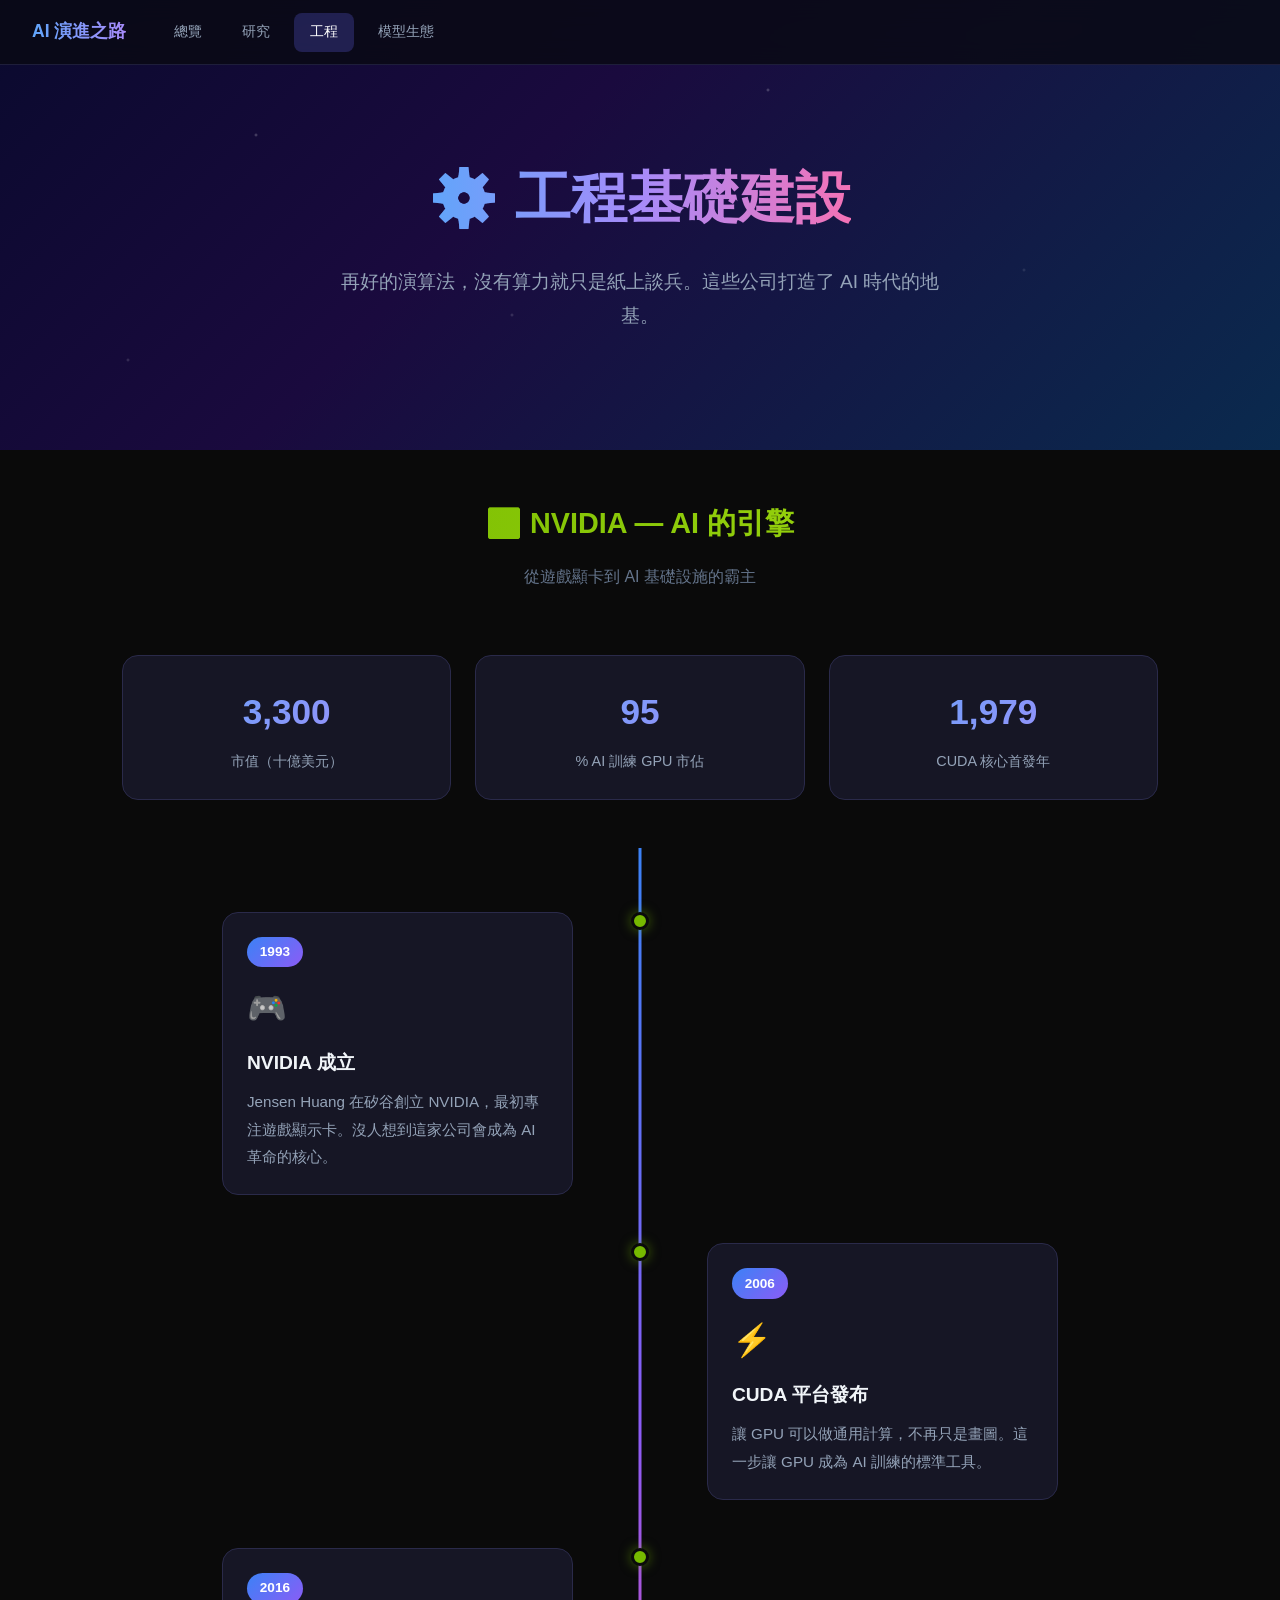
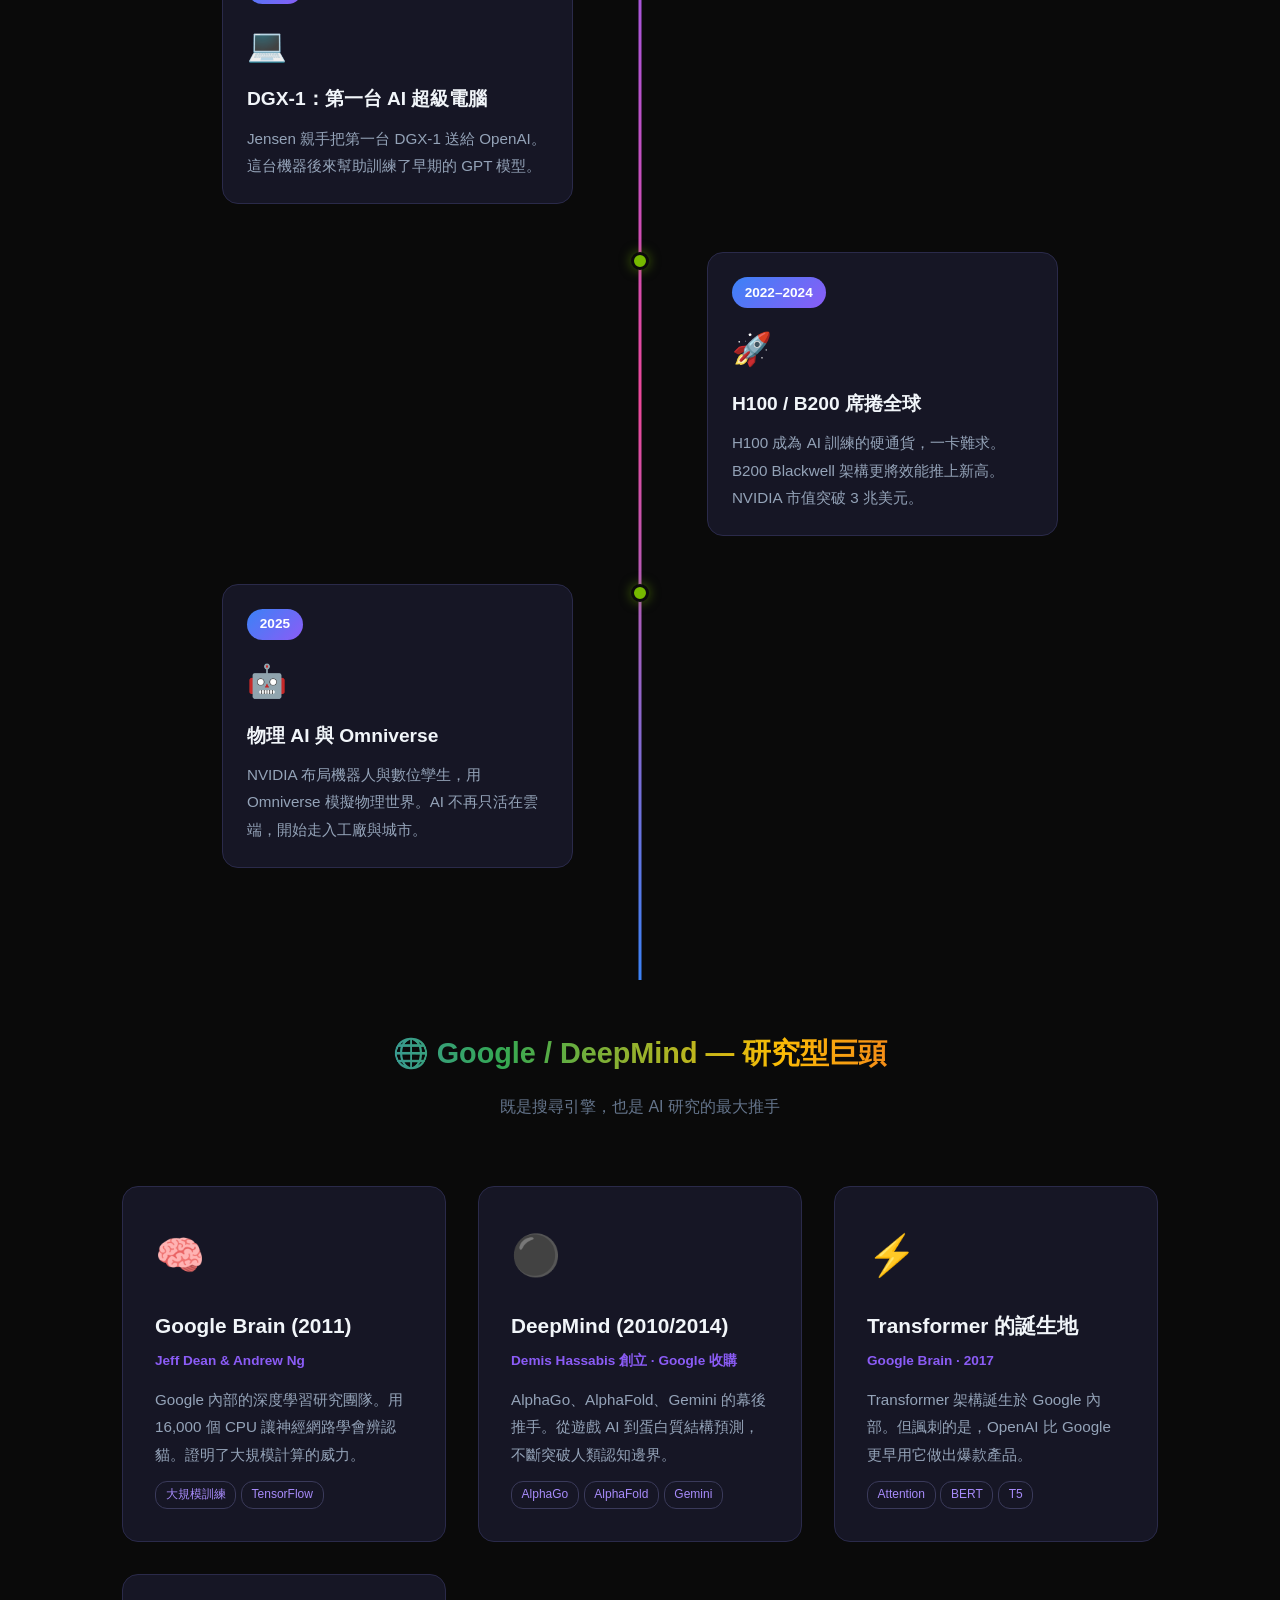
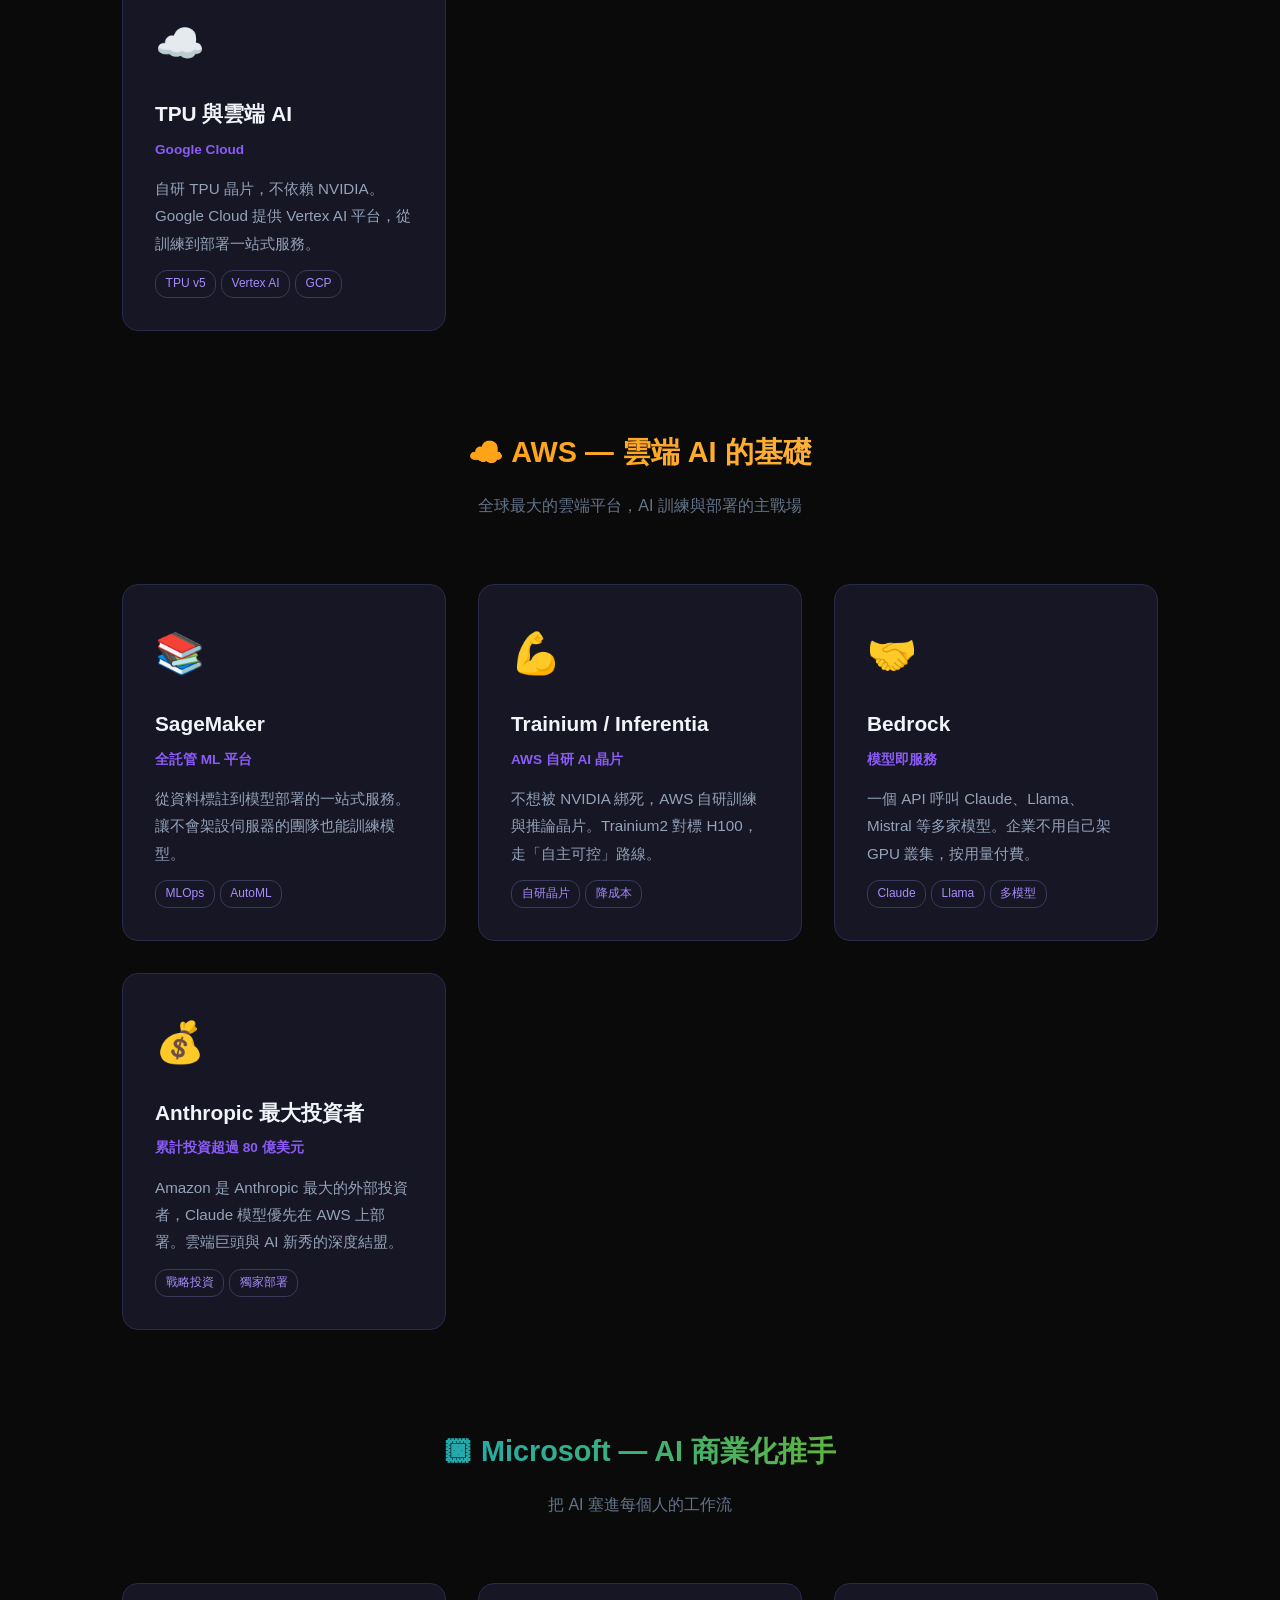
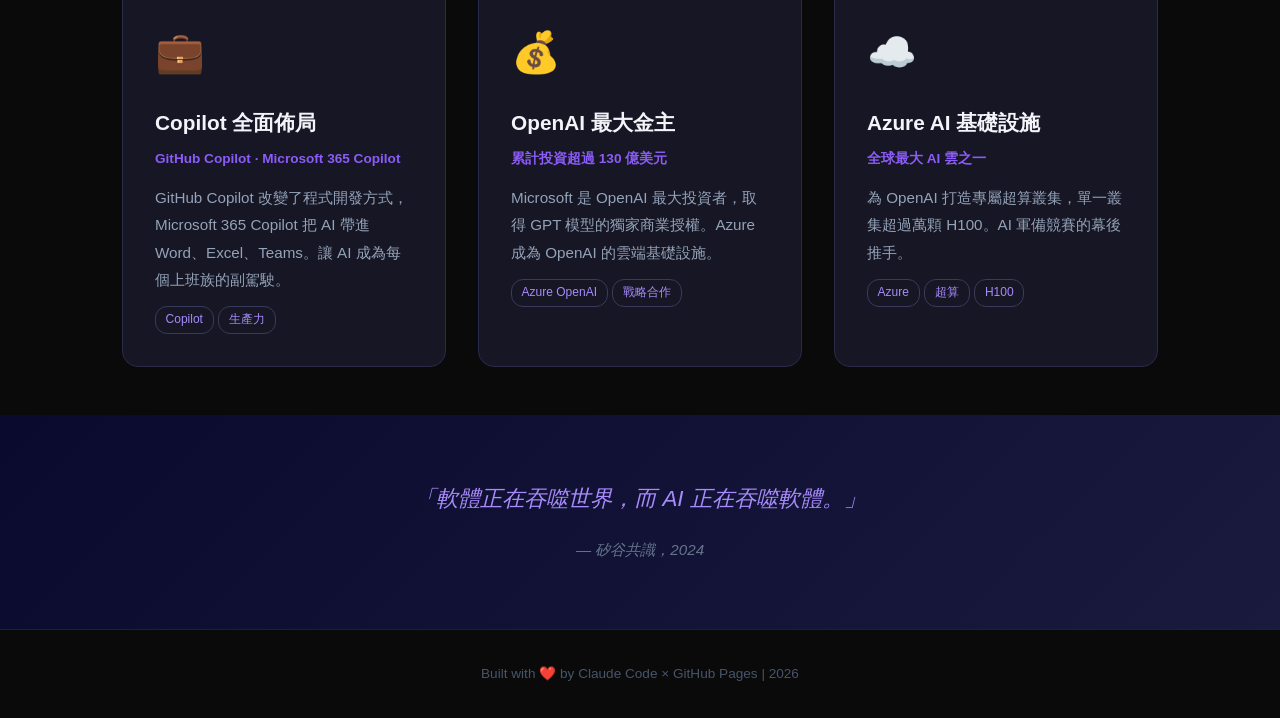
==== engineering.html @ c31609dc "Expand AI history blog into 4-page site: overview, research, engineering, models" ====
<!DOCTYPE html>
<html lang="zh-Hant">
<head>
  <meta charset="utf-8">
  <meta name="viewport" content="width=device-width, initial-scale=1.0">
  <title>AI 演進之路 — 工程</title>
  <link rel="stylesheet" href="style.css">
</head>
<body>

  <nav>
    <a href="index.html" class="logo">AI 演進之路</a>
    <div class="links">
      <a href="index.html" class="nav-link">總覽</a>
      <a href="research.html" class="nav-link">研究</a>
      <a href="engineering.html" class="nav-link active">工程</a>
      <a href="models.html" class="nav-link">模型生態</a>
    </div>
  </nav>

  <section class="hero" style="min-height: 50vh;">
    <h1>&#9881;&#65039; 工程基礎建設</h1>
    <p>再好的演算法，沒有算力就只是紙上談兵。這些公司打造了 AI 時代的地基。</p>
  </section>

  <!-- === NVIDIA === -->
  <div class="section-title">
    <h2 style="background: linear-gradient(90deg, #76b900, #a0d911); -webkit-background-clip: text; -webkit-text-fill-color: transparent;">&#128997; NVIDIA — AI 的引擎</h2>
    <p>從遊戲顯卡到 AI 基礎設施的霸主</p>
  </div>

  <section class="stats">
    <div class="stat-card">
      <div class="stat-number" data-target="3300">0</div>
      <div class="stat-label">市值（十億美元）</div>
    </div>
    <div class="stat-card">
      <div class="stat-number" data-target="95">0</div>
      <div class="stat-label">% AI 訓練 GPU 市佔</div>
    </div>
    <div class="stat-card">
      <div class="stat-number" data-target="1979">0</div>
      <div class="stat-label">CUDA 核心首發年</div>
    </div>
  </section>

  <section class="timeline">
    <div class="event">
      <div class="event-dot" style="background: #76b900; box-shadow: 0 0 12px rgba(118,185,0,0.5);"></div>
      <div class="event-content">
        <span class="event-year">1993</span>
        <span class="event-emoji">&#127918;</span>
        <h3>NVIDIA 成立</h3>
        <p>Jensen Huang 在矽谷創立 NVIDIA，最初專注遊戲顯示卡。沒人想到這家公司會成為 AI 革命的核心。</p>
      </div>
    </div>

    <div class="event">
      <div class="event-dot" style="background: #76b900; box-shadow: 0 0 12px rgba(118,185,0,0.5);"></div>
      <div class="event-content">
        <span class="event-year">2006</span>
        <span class="event-emoji">&#9889;</span>
        <h3>CUDA 平台發布</h3>
        <p>讓 GPU 可以做通用計算，不再只是畫圖。這一步讓 GPU 成為 AI 訓練的標準工具。</p>
      </div>
    </div>

    <div class="event">
      <div class="event-dot" style="background: #76b900; box-shadow: 0 0 12px rgba(118,185,0,0.5);"></div>
      <div class="event-content">
        <span class="event-year">2016</span>
        <span class="event-emoji">&#128187;</span>
        <h3>DGX-1：第一台 AI 超級電腦</h3>
        <p>Jensen 親手把第一台 DGX-1 送給 OpenAI。這台機器後來幫助訓練了早期的 GPT 模型。</p>
      </div>
    </div>

    <div class="event">
      <div class="event-dot" style="background: #76b900; box-shadow: 0 0 12px rgba(118,185,0,0.5);"></div>
      <div class="event-content">
        <span class="event-year">2022–2024</span>
        <span class="event-emoji">&#128640;</span>
        <h3>H100 / B200 席捲全球</h3>
        <p>H100 成為 AI 訓練的硬通貨，一卡難求。B200 Blackwell 架構更將效能推上新高。NVIDIA 市值突破 3 兆美元。</p>
      </div>
    </div>

    <div class="event">
      <div class="event-dot" style="background: #76b900; box-shadow: 0 0 12px rgba(118,185,0,0.5);"></div>
      <div class="event-content">
        <span class="event-year">2025</span>
        <span class="event-emoji">&#129302;</span>
        <h3>物理 AI 與 Omniverse</h3>
        <p>NVIDIA 布局機器人與數位孿生，用 Omniverse 模擬物理世界。AI 不再只活在雲端，開始走入工廠與城市。</p>
      </div>
    </div>
  </section>

  <!-- === Google === -->
  <div class="section-title">
    <h2 style="background: linear-gradient(90deg, #4285f4, #34a853, #fbbc05, #ea4335); -webkit-background-clip: text; -webkit-text-fill-color: transparent;">&#127760; Google / DeepMind — 研究型巨頭</h2>
    <p>既是搜尋引擎，也是 AI 研究的最大推手</p>
  </div>

  <div class="card-grid">
    <div class="card">
      <div class="icon">&#129504;</div>
      <h3>Google Brain (2011)</h3>
      <div class="subtitle">Jeff Dean &amp; Andrew Ng</div>
      <p>Google 內部的深度學習研究團隊。用 16,000 個 CPU 讓神經網路學會辨認貓。證明了大規模計算的威力。</p>
      <span class="tag">大規模訓練</span><span class="tag">TensorFlow</span>
    </div>

    <div class="card">
      <div class="icon">&#9899;</div>
      <h3>DeepMind (2010/2014)</h3>
      <div class="subtitle">Demis Hassabis 創立 &#183; Google 收購</div>
      <p>AlphaGo、AlphaFold、Gemini 的幕後推手。從遊戲 AI 到蛋白質結構預測，不斷突破人類認知邊界。</p>
      <span class="tag">AlphaGo</span><span class="tag">AlphaFold</span><span class="tag">Gemini</span>
    </div>

    <div class="card">
      <div class="icon">&#9889;</div>
      <h3>Transformer 的誕生地</h3>
      <div class="subtitle">Google Brain &#183; 2017</div>
      <p>Transformer 架構誕生於 Google 內部。但諷刺的是，OpenAI 比 Google 更早用它做出爆款產品。</p>
      <span class="tag">Attention</span><span class="tag">BERT</span><span class="tag">T5</span>
    </div>

    <div class="card">
      <div class="icon">&#9729;&#65039;</div>
      <h3>TPU 與雲端 AI</h3>
      <div class="subtitle">Google Cloud</div>
      <p>自研 TPU 晶片，不依賴 NVIDIA。Google Cloud 提供 Vertex AI 平台，從訓練到部署一站式服務。</p>
      <span class="tag">TPU v5</span><span class="tag">Vertex AI</span><span class="tag">GCP</span>
    </div>
  </div>

  <!-- === AWS === -->
  <div class="section-title">
    <h2 style="background: linear-gradient(90deg, #ff9900, #ffb84d); -webkit-background-clip: text; -webkit-text-fill-color: transparent;">&#9729;&#65039; AWS — 雲端 AI 的基礎</h2>
    <p>全球最大的雲端平台，AI 訓練與部署的主戰場</p>
  </div>

  <div class="card-grid">
    <div class="card">
      <div class="icon">&#128218;</div>
      <h3>SageMaker</h3>
      <div class="subtitle">全託管 ML 平台</div>
      <p>從資料標註到模型部署的一站式服務。讓不會架設伺服器的團隊也能訓練模型。</p>
      <span class="tag">MLOps</span><span class="tag">AutoML</span>
    </div>

    <div class="card">
      <div class="icon">&#128170;</div>
      <h3>Trainium / Inferentia</h3>
      <div class="subtitle">AWS 自研 AI 晶片</div>
      <p>不想被 NVIDIA 綁死，AWS 自研訓練與推論晶片。Trainium2 對標 H100，走「自主可控」路線。</p>
      <span class="tag">自研晶片</span><span class="tag">降成本</span>
    </div>

    <div class="card">
      <div class="icon">&#129309;</div>
      <h3>Bedrock</h3>
      <div class="subtitle">模型即服務</div>
      <p>一個 API 呼叫 Claude、Llama、Mistral 等多家模型。企業不用自己架 GPU 叢集，按用量付費。</p>
      <span class="tag">Claude</span><span class="tag">Llama</span><span class="tag">多模型</span>
    </div>

    <div class="card">
      <div class="icon">&#128176;</div>
      <h3>Anthropic 最大投資者</h3>
      <div class="subtitle">累計投資超過 80 億美元</div>
      <p>Amazon 是 Anthropic 最大的外部投資者，Claude 模型優先在 AWS 上部署。雲端巨頭與 AI 新秀的深度結盟。</p>
      <span class="tag">戰略投資</span><span class="tag">獨家部署</span>
    </div>
  </div>

  <!-- === Microsoft === -->
  <div class="section-title">
    <h2 style="background: linear-gradient(90deg, #00a4ef, #7fba00); -webkit-background-clip: text; -webkit-text-fill-color: transparent;">&#127999; Microsoft — AI 商業化推手</h2>
    <p>把 AI 塞進每個人的工作流</p>
  </div>

  <div class="card-grid">
    <div class="card">
      <div class="icon">&#128188;</div>
      <h3>Copilot 全面佈局</h3>
      <div class="subtitle">GitHub Copilot &#183; Microsoft 365 Copilot</div>
      <p>GitHub Copilot 改變了程式開發方式，Microsoft 365 Copilot 把 AI 帶進 Word、Excel、Teams。讓 AI 成為每個上班族的副駕駛。</p>
      <span class="tag">Copilot</span><span class="tag">生產力</span>
    </div>

    <div class="card">
      <div class="icon">&#128176;</div>
      <h3>OpenAI 最大金主</h3>
      <div class="subtitle">累計投資超過 130 億美元</div>
      <p>Microsoft 是 OpenAI 最大投資者，取得 GPT 模型的獨家商業授權。Azure 成為 OpenAI 的雲端基礎設施。</p>
      <span class="tag">Azure OpenAI</span><span class="tag">戰略合作</span>
    </div>

    <div class="card">
      <div class="icon">&#9729;&#65039;</div>
      <h3>Azure AI 基礎設施</h3>
      <div class="subtitle">全球最大 AI 雲之一</div>
      <p>為 OpenAI 打造專屬超算叢集，單一叢集超過萬顆 H100。AI 軍備競賽的幕後推手。</p>
      <span class="tag">Azure</span><span class="tag">超算</span><span class="tag">H100</span>
    </div>
  </div>

  <section class="quote-section">
    <blockquote>「軟體正在吞噬世界，而 AI 正在吞噬軟體。」</blockquote>
    <cite>— 矽谷共識，2024</cite>
  </section>

  <footer>
    <p>Built with &#10084;&#65039; by Claude Code &times; GitHub Pages | 2026</p>
  </footer>

  <script src="animate.js"></script>
</body>
</html>
---- style.css ----
* { margin: 0; padding: 0; box-sizing: border-box; }

body {
  font-family: -apple-system, BlinkMacSystemFont, "Segoe UI", Roboto, sans-serif;
  background: #0a0a0a;
  color: #e0e0e0;
  line-height: 1.8;
}

/* === NAV === */
nav {
  position: fixed;
  top: 0;
  width: 100%;
  z-index: 100;
  background: rgba(10, 10, 20, 0.85);
  backdrop-filter: blur(12px);
  border-bottom: 1px solid #1e1e3a;
  padding: 0.8rem 2rem;
  display: flex;
  align-items: center;
  gap: 2rem;
}

nav .logo {
  font-weight: 800;
  font-size: 1.1rem;
  background: linear-gradient(90deg, #60a5fa, #a78bfa);
  -webkit-background-clip: text;
  -webkit-text-fill-color: transparent;
  text-decoration: none;
  white-space: nowrap;
}

nav .links {
  display: flex;
  gap: 0.5rem;
  flex-wrap: wrap;
}

nav a.nav-link {
  color: #94a3b8;
  text-decoration: none;
  font-size: 0.9rem;
  padding: 0.4rem 1rem;
  border-radius: 8px;
  transition: all 0.3s;
}

nav a.nav-link:hover { color: #e0e0e0; background: rgba(255,255,255,0.05); }
nav a.nav-link.active { color: #fff; background: rgba(99, 102, 241, 0.25); }

/* === HERO === */
.hero {
  min-height: 60vh;
  display: flex;
  flex-direction: column;
  justify-content: center;
  align-items: center;
  text-align: center;
  background: linear-gradient(135deg, #0a0a2e 0%, #1a0a3e 40%, #0a2a4e 100%);
  position: relative;
  overflow: hidden;
  padding: 6rem 2rem 4rem;
}

.hero::before {
  content: '';
  position: absolute;
  inset: 0;
  background:
    radial-gradient(2px 2px at 20% 30%, rgba(255,255,255,0.3), transparent),
    radial-gradient(2px 2px at 40% 70%, rgba(255,255,255,0.2), transparent),
    radial-gradient(2px 2px at 60% 20%, rgba(255,255,255,0.3), transparent),
    radial-gradient(2px 2px at 80% 60%, rgba(255,255,255,0.15), transparent),
    radial-gradient(2px 2px at 10% 80%, rgba(255,255,255,0.2), transparent);
  animation: twinkle 4s ease-in-out infinite alternate;
}

@keyframes twinkle { from { opacity: 0.5; } to { opacity: 1; } }

.hero h1 {
  font-size: clamp(2rem, 5vw, 3.5rem);
  font-weight: 800;
  background: linear-gradient(90deg, #60a5fa, #a78bfa, #f472b6);
  -webkit-background-clip: text;
  -webkit-text-fill-color: transparent;
  margin-bottom: 1rem;
  position: relative;
  z-index: 1;
}

.hero p {
  font-size: 1.2rem;
  color: #94a3b8;
  max-width: 600px;
  position: relative;
  z-index: 1;
}

/* === TIMELINE === */
.timeline {
  max-width: 900px;
  margin: 0 auto;
  padding: 4rem 2rem;
  position: relative;
}

.timeline::before {
  content: '';
  position: absolute;
  left: 50%;
  top: 0;
  bottom: 0;
  width: 3px;
  background: linear-gradient(to bottom, #3b82f6, #8b5cf6, #ec4899, #3b82f6);
  transform: translateX(-50%);
}

.era-title {
  text-align: center;
  font-size: 1.8rem;
  font-weight: 700;
  padding: 2rem 0 3rem;
  position: relative;
  z-index: 2;
}

.event {
  display: flex;
  align-items: flex-start;
  margin-bottom: 3rem;
  position: relative;
  opacity: 0;
  transform: translateY(30px);
  transition: all 0.6s ease;
}

.event.visible { opacity: 1; transform: translateY(0); }
.event:nth-child(odd) { flex-direction: row; }
.event:nth-child(even) { flex-direction: row-reverse; }

.event-dot {
  position: absolute;
  left: 50%;
  transform: translateX(-50%);
  width: 18px;
  height: 18px;
  border-radius: 50%;
  background: #3b82f6;
  border: 3px solid #0a0a0a;
  z-index: 2;
  box-shadow: 0 0 12px rgba(59,130,246,0.5);
}

.event-content {
  width: 42%;
  background: #161625;
  border: 1px solid #2a2a4a;
  border-radius: 16px;
  padding: 1.5rem;
  transition: border-color 0.3s, box-shadow 0.3s;
}

.event-content:hover {
  border-color: #3b82f6;
  box-shadow: 0 0 20px rgba(59,130,246,0.15);
}

.event-year {
  display: inline-block;
  background: linear-gradient(135deg, #3b82f6, #8b5cf6);
  color: #fff;
  font-weight: 700;
  font-size: 0.85rem;
  padding: 0.2rem 0.8rem;
  border-radius: 20px;
  margin-bottom: 0.8rem;
}

.event-content h3 { font-size: 1.2rem; color: #f1f5f9; margin-bottom: 0.5rem; }
.event-emoji { font-size: 2rem; margin-bottom: 0.5rem; display: block; }
.event-content p { font-size: 0.95rem; color: #94a3b8; }

/* === CARDS GRID === */
.card-grid {
  max-width: 1100px;
  margin: 0 auto;
  padding: 3rem 2rem;
  display: grid;
  grid-template-columns: repeat(auto-fill, minmax(300px, 1fr));
  gap: 2rem;
}

.card {
  background: #161625;
  border: 1px solid #2a2a4a;
  border-radius: 16px;
  padding: 2rem;
  transition: transform 0.3s, border-color 0.3s;
  opacity: 0;
  transform: translateY(20px);
  transition: all 0.5s ease;
}

.card.visible { opacity: 1; transform: translateY(0); }
.card:hover { transform: translateY(-5px); border-color: #3b82f6; box-shadow: 0 0 20px rgba(59,130,246,0.1); }

.card .icon { font-size: 2.5rem; margin-bottom: 1rem; }
.card h3 { font-size: 1.3rem; color: #f1f5f9; margin-bottom: 0.3rem; }
.card .subtitle { font-size: 0.85rem; color: #8b5cf6; margin-bottom: 0.8rem; font-weight: 600; }
.card p { font-size: 0.95rem; color: #94a3b8; }
.card .tag {
  display: inline-block;
  font-size: 0.75rem;
  padding: 0.15rem 0.6rem;
  border-radius: 12px;
  margin-top: 0.8rem;
  margin-right: 0.3rem;
  border: 1px solid #3a3a5a;
  color: #a78bfa;
}

/* === SECTION DIVIDER === */
.section-title {
  text-align: center;
  padding: 3rem 2rem 1rem;
  max-width: 900px;
  margin: 0 auto;
}

.section-title h2 {
  font-size: 1.8rem;
  margin-bottom: 0.8rem;
  background: linear-gradient(90deg, #60a5fa, #a78bfa);
  -webkit-background-clip: text;
  -webkit-text-fill-color: transparent;
}

.section-title p { color: #64748b; font-size: 1rem; }

/* === STATS === */
.stats {
  display: grid;
  grid-template-columns: repeat(auto-fit, minmax(180px, 1fr));
  gap: 1.5rem;
  max-width: 1100px;
  margin: 0 auto;
  padding: 3rem 2rem;
}

.stat-card {
  background: #161625;
  border: 1px solid #2a2a4a;
  border-radius: 16px;
  padding: 1.5rem;
  text-align: center;
  transition: transform 0.3s, border-color 0.3s;
}

.stat-card:hover { transform: translateY(-5px); border-color: #8b5cf6; }

.stat-number {
  font-size: 2.2rem;
  font-weight: 800;
  background: linear-gradient(135deg, #60a5fa, #a78bfa);
  -webkit-background-clip: text;
  -webkit-text-fill-color: transparent;
}

.stat-label { color: #94a3b8; margin-top: 0.3rem; font-size: 0.9rem; }

/* === COMPARISON TABLE === */
.compare-table {
  max-width: 1100px;
  margin: 0 auto;
  padding: 2rem;
  overflow-x: auto;
}

.compare-table table {
  width: 100%;
  border-collapse: collapse;
  background: #161625;
  border-radius: 16px;
  overflow: hidden;
}

.compare-table th {
  background: #1a1a35;
  color: #a78bfa;
  font-weight: 700;
  padding: 1rem;
  text-align: left;
  font-size: 0.9rem;
}

.compare-table td {
  padding: 0.8rem 1rem;
  border-top: 1px solid #2a2a4a;
  font-size: 0.9rem;
  color: #c0c0d0;
}

.compare-table tr:hover td { background: rgba(99,102,241,0.05); }

/* === QUOTE === */
.quote-section {
  text-align: center;
  padding: 4rem 2rem;
  background: linear-gradient(135deg, #0a0a2e, #1a1a3e);
}

.quote-section blockquote {
  font-size: 1.4rem;
  font-style: italic;
  color: #a78bfa;
  max-width: 700px;
  margin: 0 auto 1rem;
}

.quote-section cite { color: #64748b; font-size: 0.95rem; }

/* === FOOTER === */
footer {
  text-align: center;
  padding: 2rem;
  color: #475569;
  font-size: 0.85rem;
  border-top: 1px solid #1e1e3a;
}

/* === RESPONSIVE === */
@media (max-width: 768px) {
  nav { flex-direction: column; gap: 0.5rem; align-items: flex-start; }
  .timeline::before { left: 20px; }
  .event { flex-direction: column !important; padding-left: 50px; }
  .event-dot { left: 20px; }
  .event-content { width: 100%; }
  .card-grid { grid-template-columns: 1fr; }
}
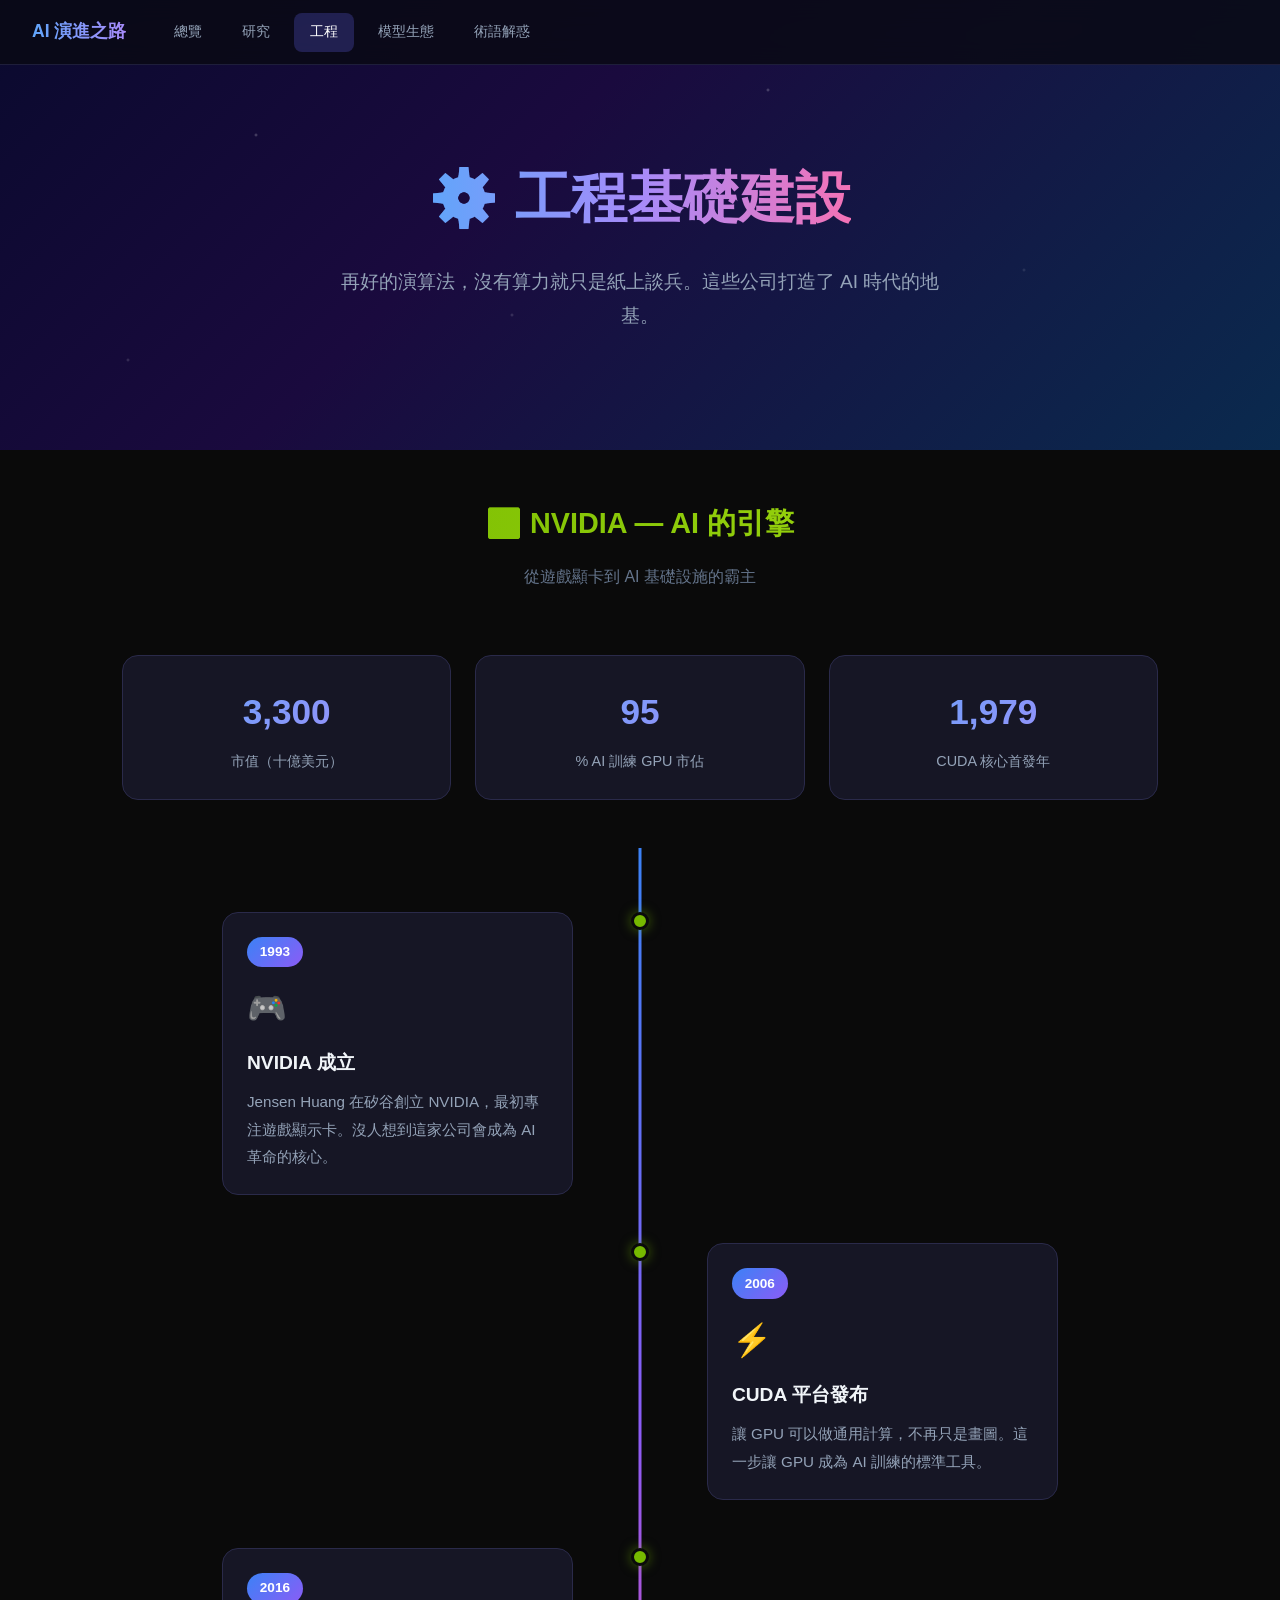
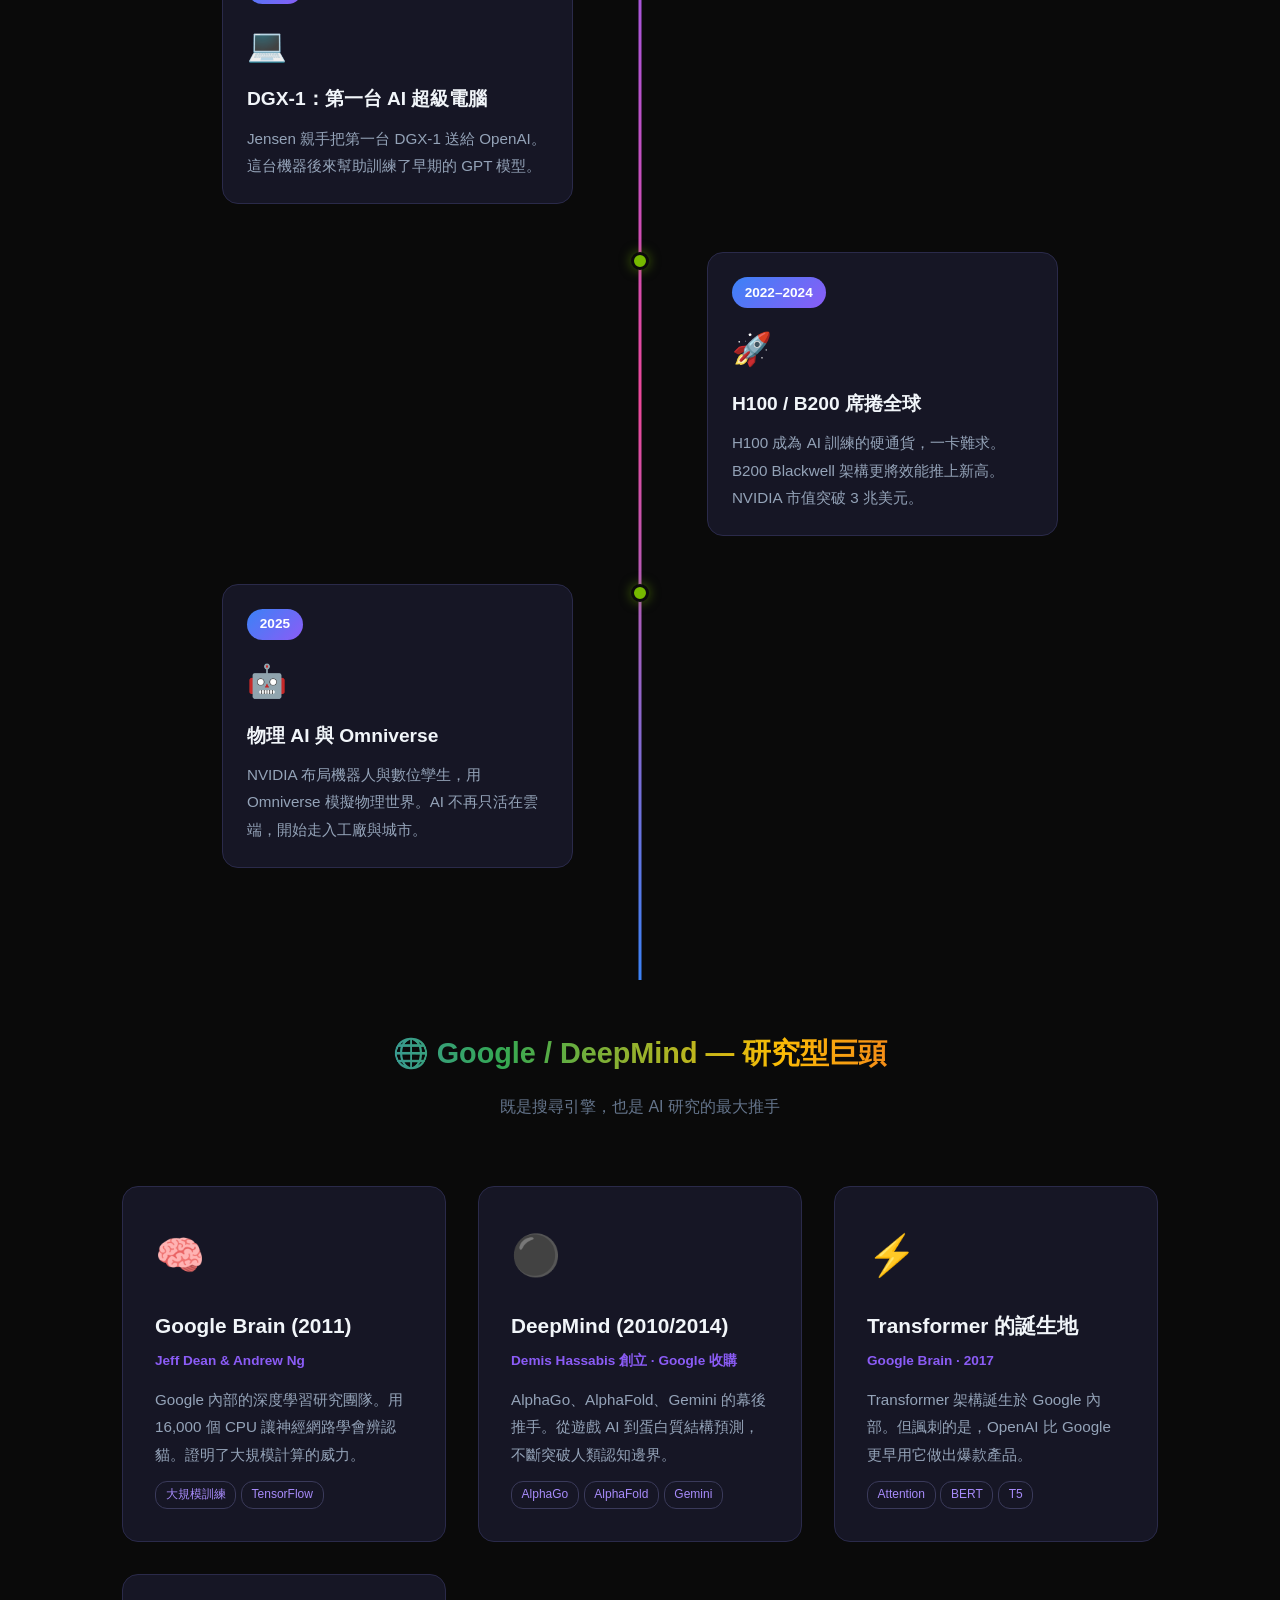
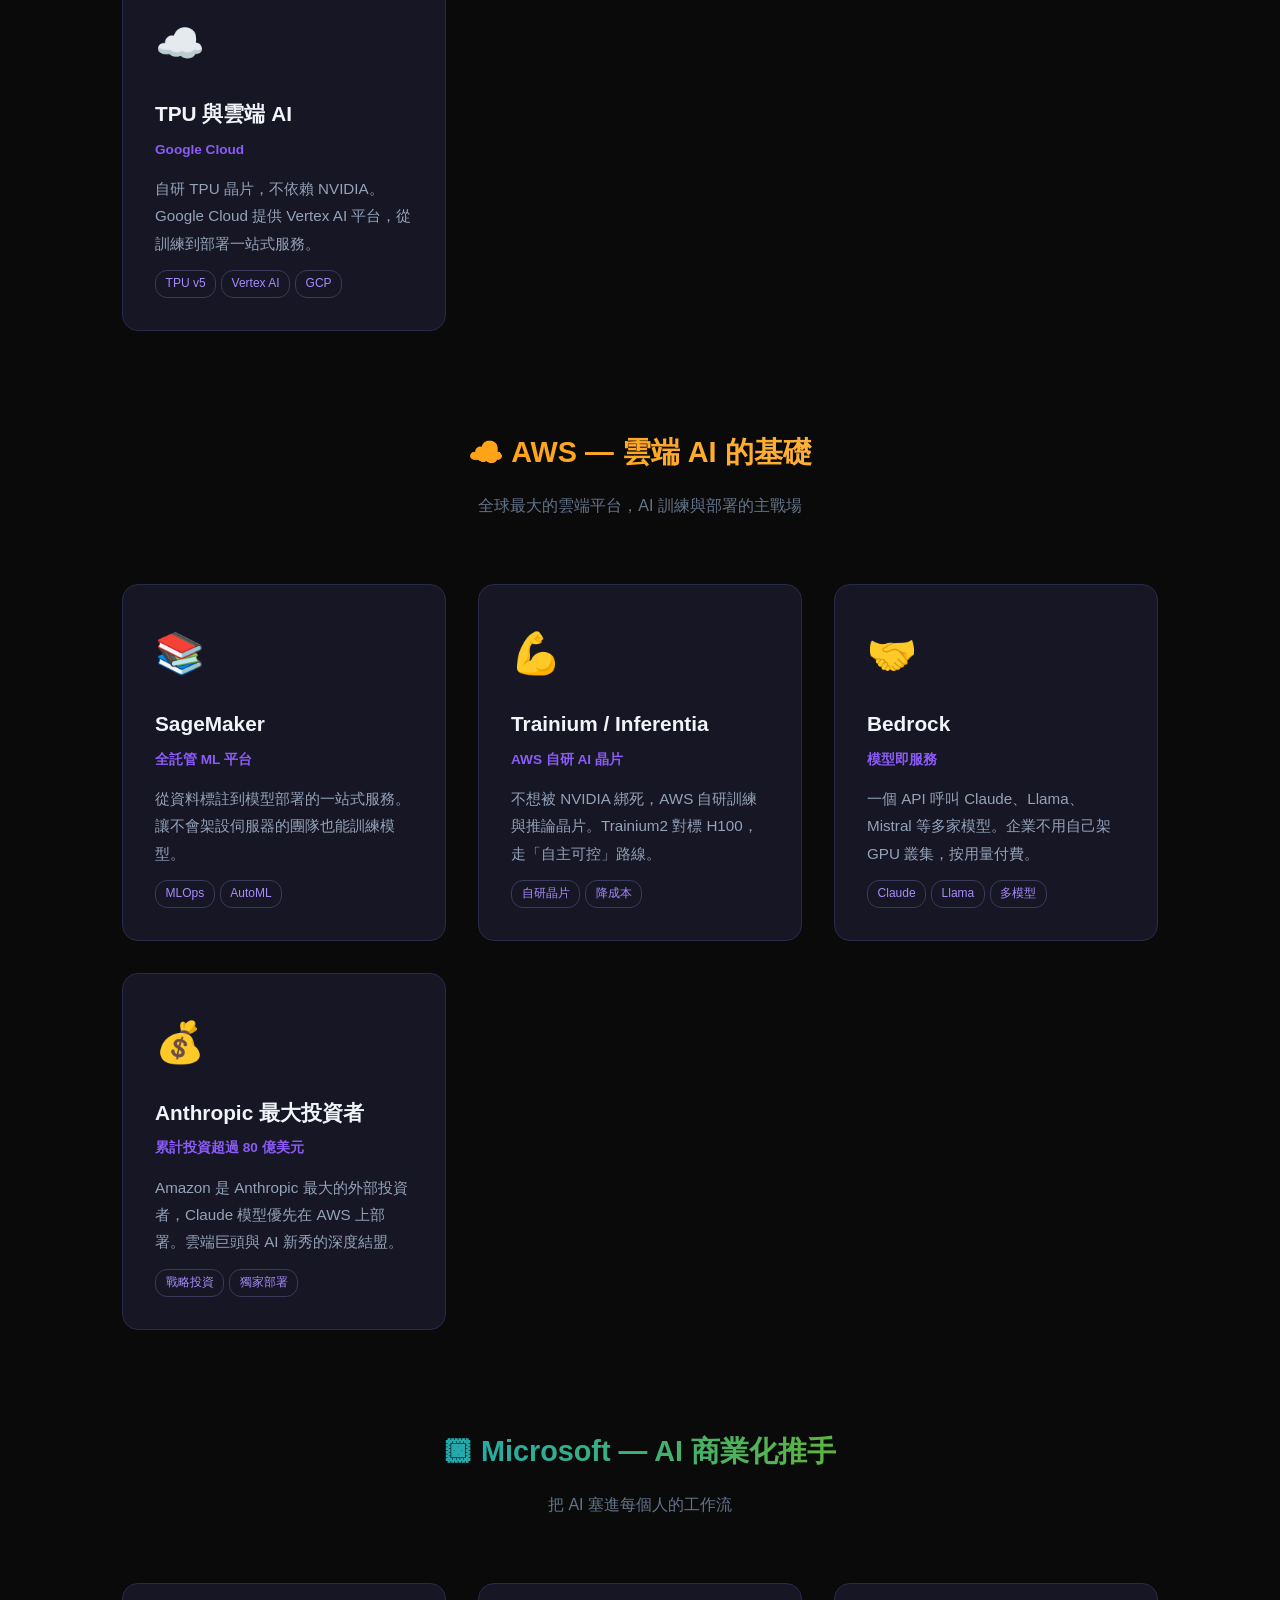
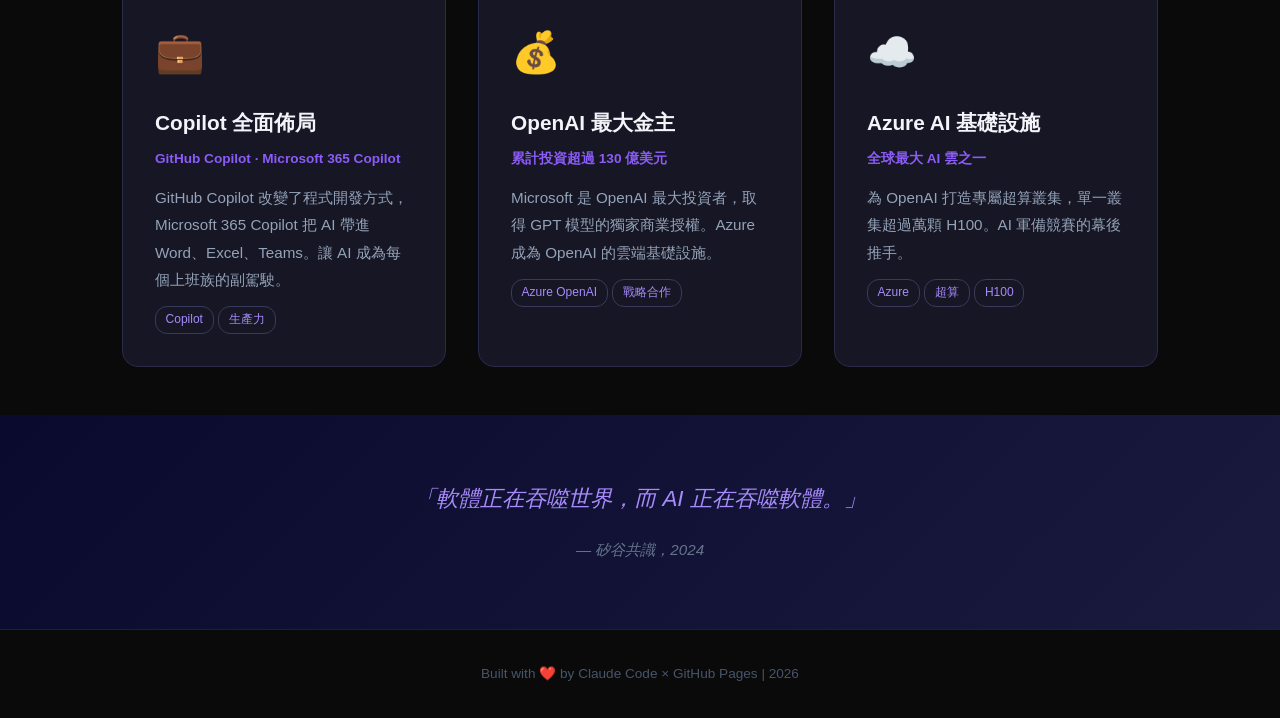
==== commit cefc78a2: "Add glossary page with AI terminology explanations and hierarchy diagram" ====
--- a/engineering.html
+++ b/engineering.html
@@ -15,6 +15,7 @@
       <a href="research.html" class="nav-link">研究</a>
       <a href="engineering.html" class="nav-link active">工程</a>
       <a href="models.html" class="nav-link">模型生態</a>
+      <a href="glossary.html" class="nav-link">術語解惑</a>
     </div>
   </nav>
 
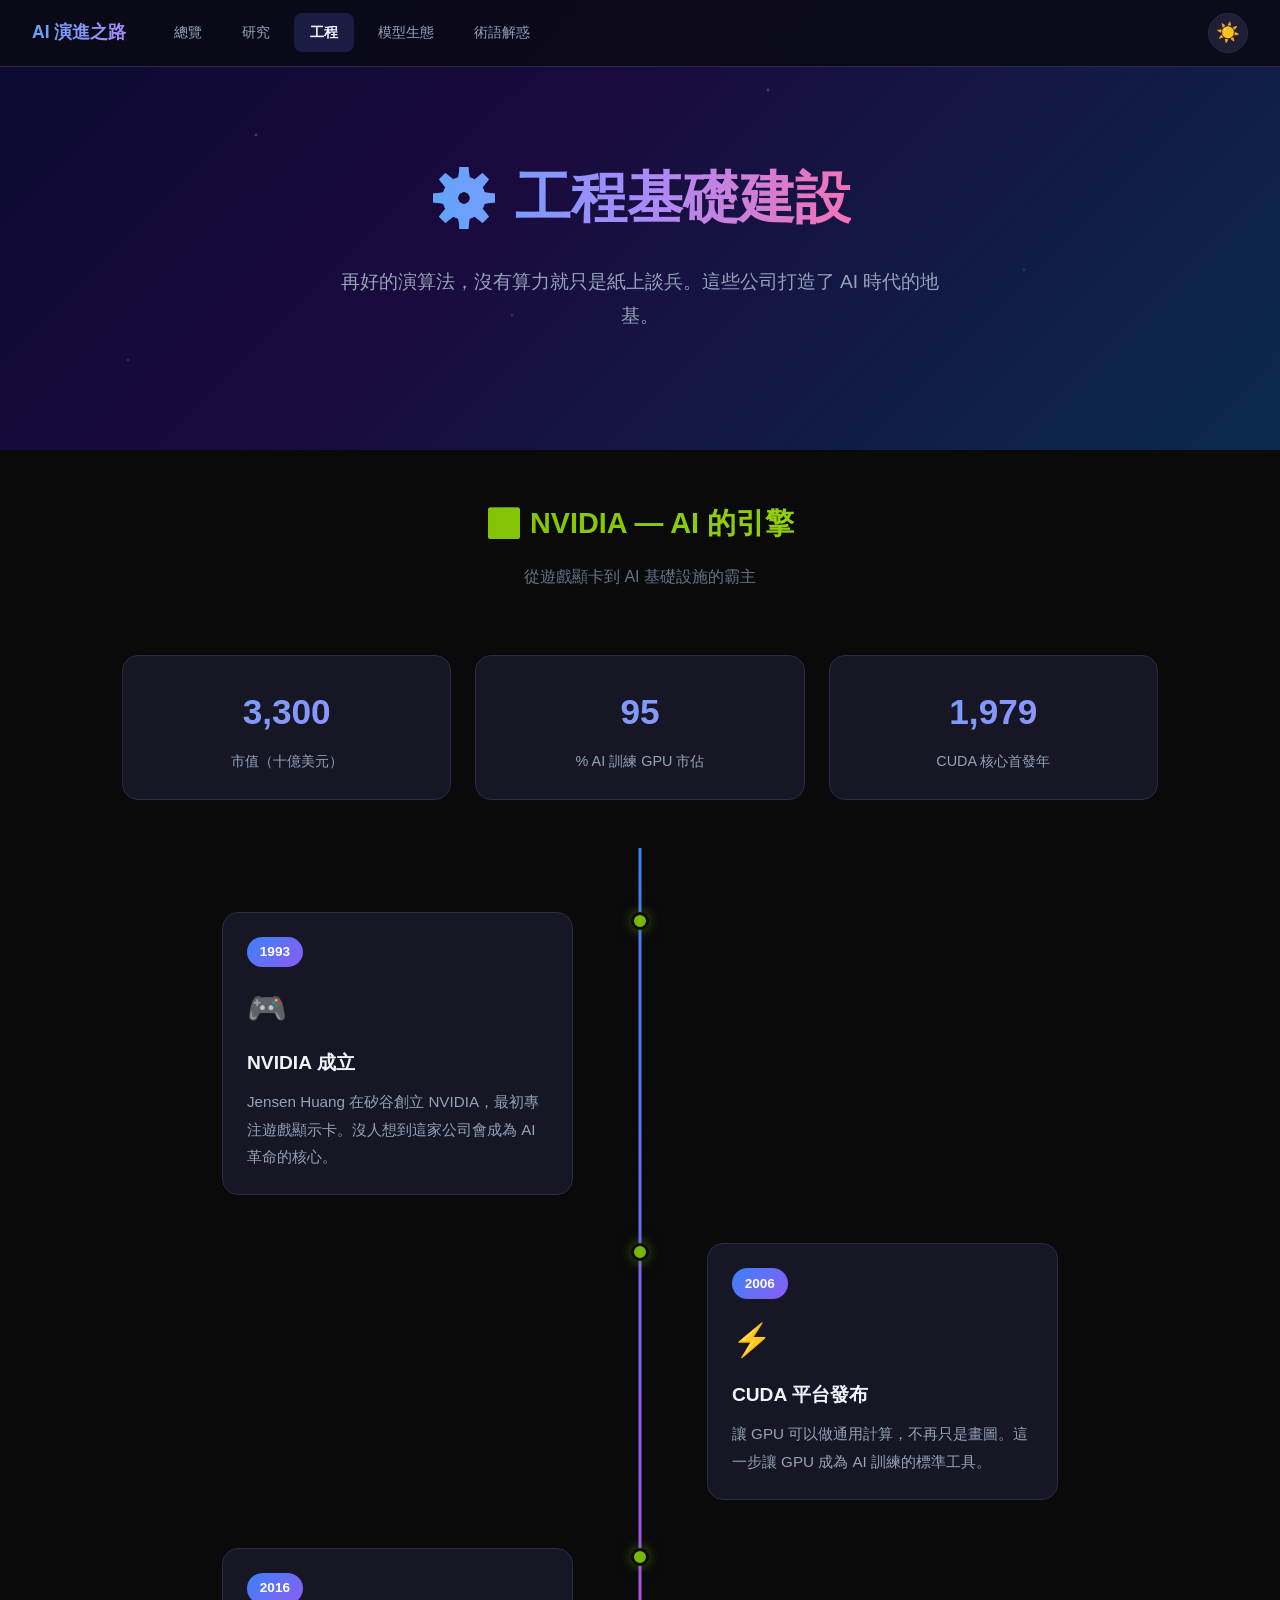
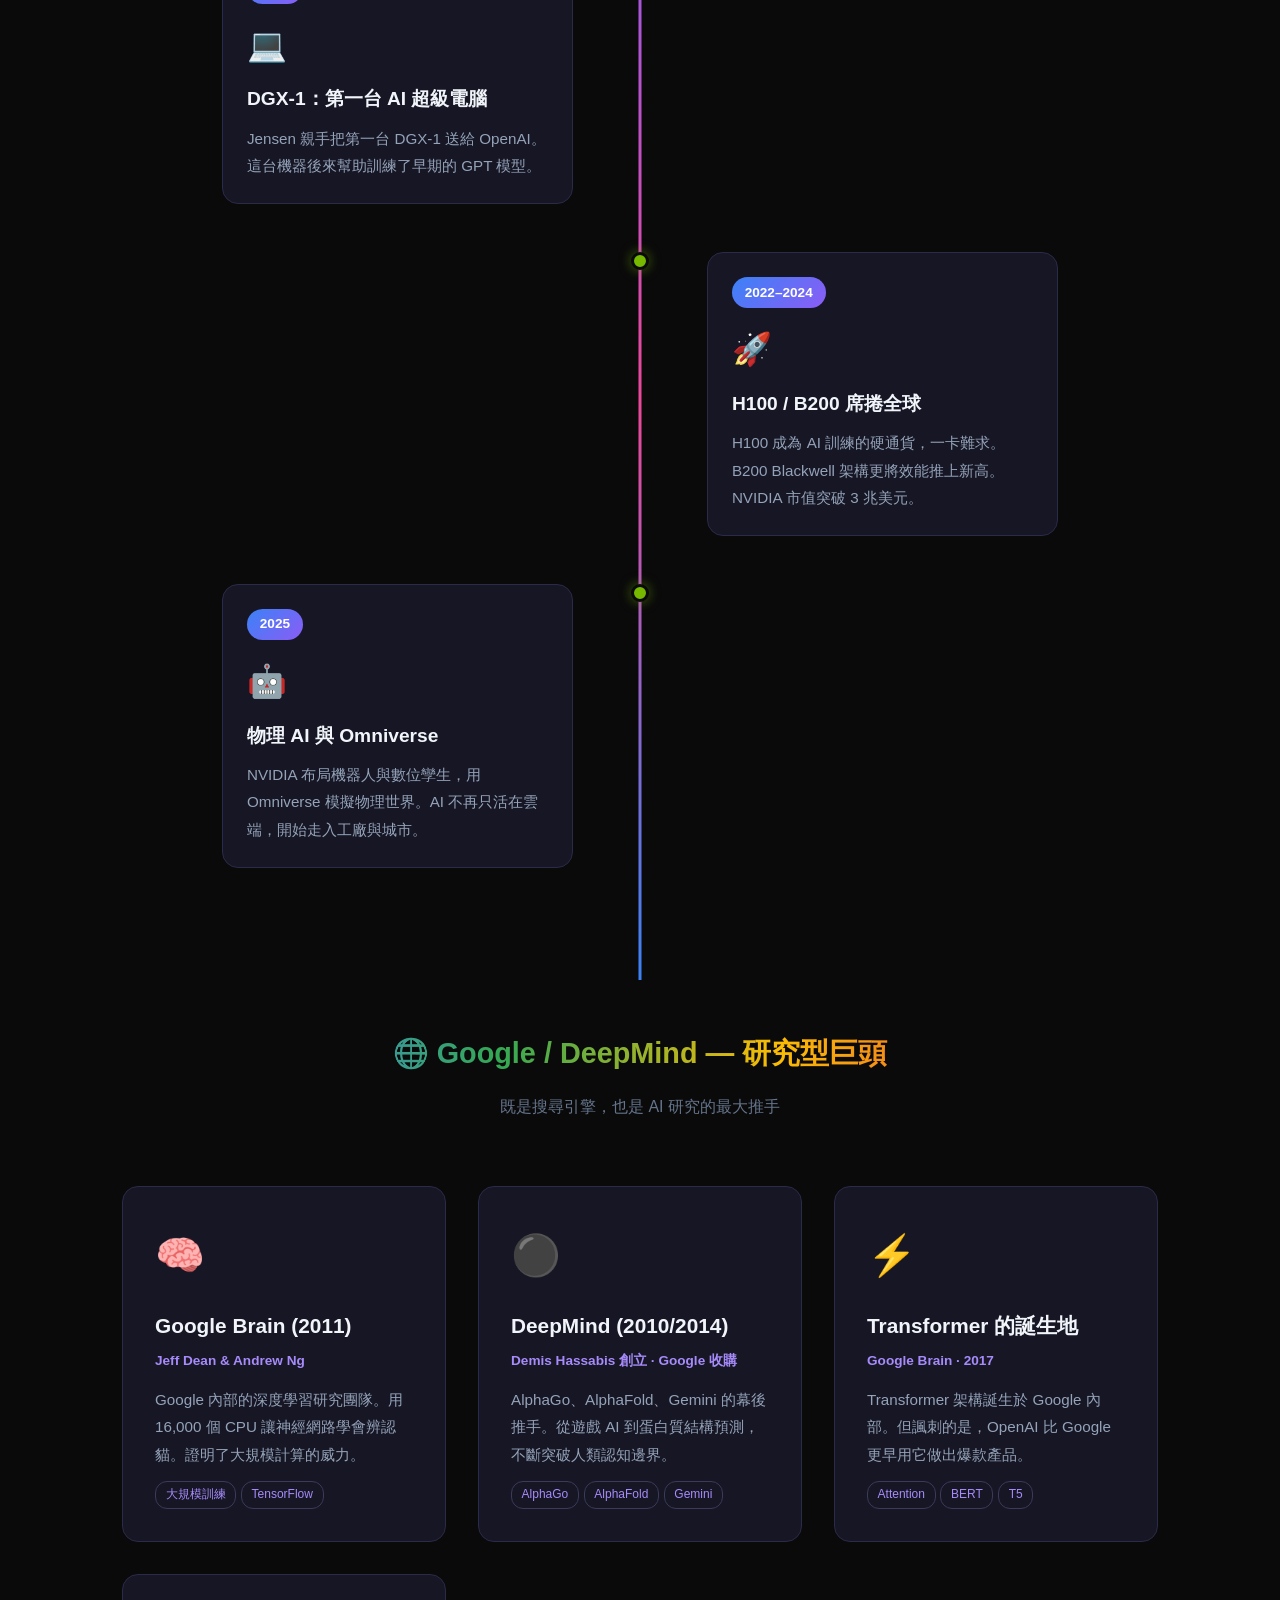
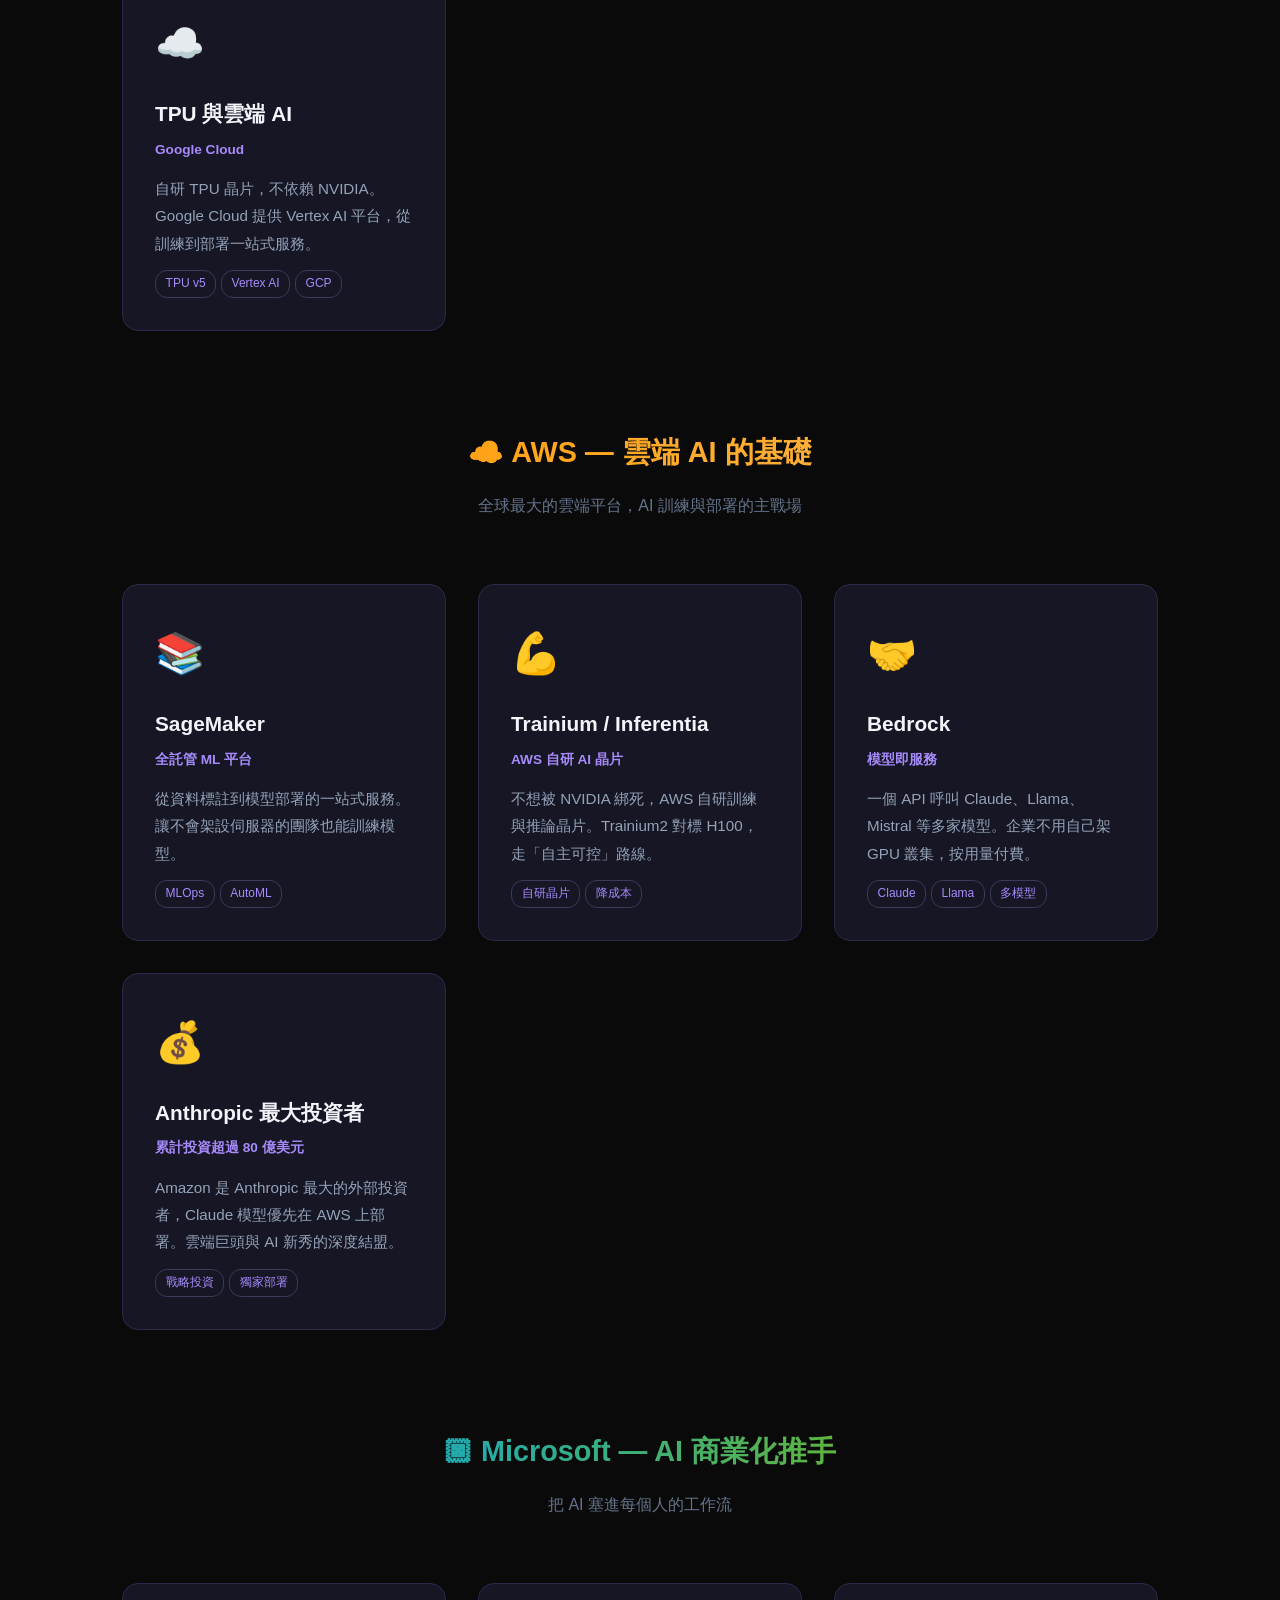
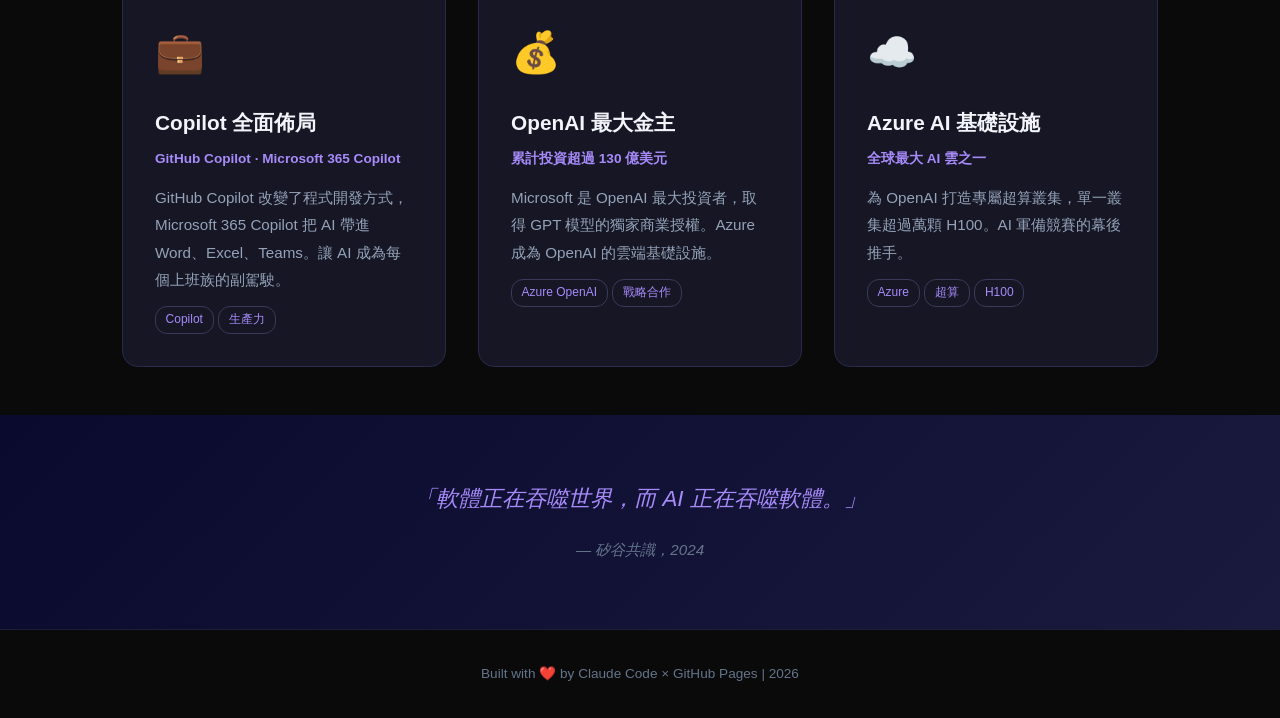
==== commit 29a760b1: "Add light/dark theme toggle, migrate all inline styles to CSS variables" ====
--- a/engineering.html
+++ b/engineering.html
@@ -17,6 +17,7 @@
       <a href="models.html" class="nav-link">模型生態</a>
       <a href="glossary.html" class="nav-link">術語解惑</a>
     </div>
+    <button id="theme-toggle" class="theme-toggle" aria-label="切換日夜模式"></button>
   </nav>
 
   <section class="hero" style="min-height: 50vh;">
--- a/style.css
+++ b/style.css
@@ -1,10 +1,94 @@
 * { margin: 0; padding: 0; box-sizing: border-box; }
+
+/* === THEME VARIABLES === */
+:root {
+  --bg: #0a0a0a;
+  --bg-card: #161625;
+  --bg-card-alt: #1a1a30;
+  --bg-nav: rgba(10, 10, 20, 0.85);
+  --bg-hero: linear-gradient(135deg, #0a0a2e 0%, #1a0a3e 40%, #0a2a4e 100%);
+  --bg-quote: linear-gradient(135deg, #0a0a2e, #1a1a3e);
+  --border: #2a2a4a;
+  --border-hover: #3b82f6;
+  --text: #e0e0e0;
+  --text-heading: #f1f5f9;
+  --text-sub: #94a3b8;
+  --text-muted: #64748b;
+  --text-table: #c0c0d0;
+  --accent: #a78bfa;
+  --tag-border: #3a3a5a;
+  --tag-color: #a78bfa;
+  --dot-border: #0a0a0a;
+  --table-header-bg: #1a1a35;
+  --table-row-hover: rgba(99,102,241,0.05);
+  --star-opacity: 1;
+  --footer-border: #1e1e3a;
+  --toggle-bg: #1e1e35;
+  --badge-core-bg: rgba(99,102,241,0.15);
+  --badge-core-border: rgba(99,102,241,0.3);
+  --badge-core-color: #818cf8;
+  --badge-tech-bg: rgba(16,185,129,0.15);
+  --badge-tech-border: rgba(16,185,129,0.3);
+  --badge-tech-color: #34d399;
+  --badge-concept-bg: rgba(244,114,182,0.15);
+  --badge-concept-border: rgba(244,114,182,0.3);
+  --badge-concept-color: #f472b6;
+  --badge-model-bg: rgba(251,191,36,0.15);
+  --badge-model-border: rgba(251,191,36,0.3);
+  --badge-model-color: #fbbf24;
+  --analogy-bg: #1a1a30;
+  --analogy-border: #8b5cf6;
+  --vs-bg: #1e1e35;
+  --vs-border: #3a3a5a;
+}
+
+[data-theme="light"] {
+  --bg: #f8f9fb;
+  --bg-card: #ffffff;
+  --bg-card-alt: #f1f3f8;
+  --bg-nav: rgba(255, 255, 255, 0.9);
+  --bg-hero: linear-gradient(135deg, #e8ecf8 0%, #f0e8f8 40%, #e0ecf8 100%);
+  --bg-quote: linear-gradient(135deg, #eef0f8, #f4f0fa);
+  --border: #d8dce8;
+  --border-hover: #3b82f6;
+  --text: #1e293b;
+  --text-heading: #0f172a;
+  --text-sub: #475569;
+  --text-muted: #64748b;
+  --text-table: #334155;
+  --accent: #7c3aed;
+  --tag-border: #c8cce0;
+  --tag-color: #6d28d9;
+  --dot-border: #f8f9fb;
+  --table-header-bg: #eef0f8;
+  --table-row-hover: rgba(99,102,241,0.06);
+  --star-opacity: 0;
+  --footer-border: #e2e4ea;
+  --toggle-bg: #e8ecf4;
+  --badge-core-bg: rgba(99,102,241,0.1);
+  --badge-core-border: rgba(99,102,241,0.25);
+  --badge-core-color: #4f46e5;
+  --badge-tech-bg: rgba(16,185,129,0.1);
+  --badge-tech-border: rgba(16,185,129,0.25);
+  --badge-tech-color: #059669;
+  --badge-concept-bg: rgba(244,114,182,0.1);
+  --badge-concept-border: rgba(244,114,182,0.25);
+  --badge-concept-color: #db2777;
+  --badge-model-bg: rgba(251,191,36,0.1);
+  --badge-model-border: rgba(251,191,36,0.25);
+  --badge-model-color: #d97706;
+  --analogy-bg: #f0f0fa;
+  --analogy-border: #7c3aed;
+  --vs-bg: #eef0f8;
+  --vs-border: #c8cce0;
+}
 
 body {
   font-family: -apple-system, BlinkMacSystemFont, "Segoe UI", Roboto, sans-serif;
-  background: #0a0a0a;
-  color: #e0e0e0;
+  background: var(--bg);
+  color: var(--text);
   line-height: 1.8;
+  transition: background 0.4s, color 0.4s;
 }
 
 /* === NAV === */
@@ -13,13 +97,14 @@
   top: 0;
   width: 100%;
   z-index: 100;
-  background: rgba(10, 10, 20, 0.85);
+  background: var(--bg-nav);
   backdrop-filter: blur(12px);
-  border-bottom: 1px solid #1e1e3a;
+  border-bottom: 1px solid var(--border);
   padding: 0.8rem 2rem;
   display: flex;
   align-items: center;
   gap: 2rem;
+  transition: background 0.4s, border-color 0.4s;
 }
 
 nav .logo {
@@ -36,10 +121,11 @@
   display: flex;
   gap: 0.5rem;
   flex-wrap: wrap;
+  align-items: center;
 }
 
 nav a.nav-link {
-  color: #94a3b8;
+  color: var(--text-sub);
   text-decoration: none;
   font-size: 0.9rem;
   padding: 0.4rem 1rem;
@@ -47,8 +133,28 @@
   transition: all 0.3s;
 }
 
-nav a.nav-link:hover { color: #e0e0e0; background: rgba(255,255,255,0.05); }
-nav a.nav-link.active { color: #fff; background: rgba(99, 102, 241, 0.25); }
+nav a.nav-link:hover { color: var(--text-heading); background: rgba(99,102,241,0.08); }
+nav a.nav-link.active { color: var(--text-heading); background: rgba(99, 102, 241, 0.2); font-weight: 600; }
+
+/* === THEME TOGGLE === */
+.theme-toggle {
+  margin-left: auto;
+  background: var(--toggle-bg);
+  border: 1px solid var(--border);
+  color: var(--text-sub);
+  font-size: 1.2rem;
+  width: 40px;
+  height: 40px;
+  border-radius: 50%;
+  cursor: pointer;
+  display: flex;
+  align-items: center;
+  justify-content: center;
+  transition: all 0.3s;
+  flex-shrink: 0;
+}
+
+.theme-toggle:hover { border-color: var(--accent); transform: scale(1.1); }
 
 /* === HERO === */
 .hero {
@@ -58,10 +164,11 @@
   justify-content: center;
   align-items: center;
   text-align: center;
-  background: linear-gradient(135deg, #0a0a2e 0%, #1a0a3e 40%, #0a2a4e 100%);
+  background: var(--bg-hero);
   position: relative;
   overflow: hidden;
   padding: 6rem 2rem 4rem;
+  transition: background 0.4s;
 }
 
 .hero::before {
@@ -75,9 +182,11 @@
     radial-gradient(2px 2px at 80% 60%, rgba(255,255,255,0.15), transparent),
     radial-gradient(2px 2px at 10% 80%, rgba(255,255,255,0.2), transparent);
   animation: twinkle 4s ease-in-out infinite alternate;
-}
-
-@keyframes twinkle { from { opacity: 0.5; } to { opacity: 1; } }
+  opacity: var(--star-opacity);
+  transition: opacity 0.4s;
+}
+
+@keyframes twinkle { from { opacity: 0.5; } to { opacity: var(--star-opacity); } }
 
 .hero h1 {
   font-size: clamp(2rem, 5vw, 3.5rem);
@@ -92,7 +201,7 @@
 
 .hero p {
   font-size: 1.2rem;
-  color: #94a3b8;
+  color: var(--text-sub);
   max-width: 600px;
   position: relative;
   z-index: 1;
@@ -148,23 +257,23 @@
   height: 18px;
   border-radius: 50%;
   background: #3b82f6;
-  border: 3px solid #0a0a0a;
+  border: 3px solid var(--dot-border);
   z-index: 2;
   box-shadow: 0 0 12px rgba(59,130,246,0.5);
 }
 
 .event-content {
   width: 42%;
-  background: #161625;
-  border: 1px solid #2a2a4a;
+  background: var(--bg-card);
+  border: 1px solid var(--border);
   border-radius: 16px;
   padding: 1.5rem;
-  transition: border-color 0.3s, box-shadow 0.3s;
+  transition: border-color 0.3s, box-shadow 0.3s, background 0.4s;
 }
 
 .event-content:hover {
-  border-color: #3b82f6;
-  box-shadow: 0 0 20px rgba(59,130,246,0.15);
+  border-color: var(--border-hover);
+  box-shadow: 0 0 20px rgba(59,130,246,0.12);
 }
 
 .event-year {
@@ -178,9 +287,9 @@
   margin-bottom: 0.8rem;
 }
 
-.event-content h3 { font-size: 1.2rem; color: #f1f5f9; margin-bottom: 0.5rem; }
+.event-content h3 { font-size: 1.2rem; color: var(--text-heading); margin-bottom: 0.5rem; }
 .event-emoji { font-size: 2rem; margin-bottom: 0.5rem; display: block; }
-.event-content p { font-size: 0.95rem; color: #94a3b8; }
+.event-content p { font-size: 0.95rem; color: var(--text-sub); }
 
 /* === CARDS GRID === */
 .card-grid {
@@ -193,23 +302,22 @@
 }
 
 .card {
-  background: #161625;
-  border: 1px solid #2a2a4a;
+  background: var(--bg-card);
+  border: 1px solid var(--border);
   border-radius: 16px;
   padding: 2rem;
-  transition: transform 0.3s, border-color 0.3s;
   opacity: 0;
   transform: translateY(20px);
   transition: all 0.5s ease;
 }
 
 .card.visible { opacity: 1; transform: translateY(0); }
-.card:hover { transform: translateY(-5px); border-color: #3b82f6; box-shadow: 0 0 20px rgba(59,130,246,0.1); }
+.card:hover { transform: translateY(-5px); border-color: var(--border-hover); box-shadow: 0 0 20px rgba(59,130,246,0.1); }
 
 .card .icon { font-size: 2.5rem; margin-bottom: 1rem; }
-.card h3 { font-size: 1.3rem; color: #f1f5f9; margin-bottom: 0.3rem; }
-.card .subtitle { font-size: 0.85rem; color: #8b5cf6; margin-bottom: 0.8rem; font-weight: 600; }
-.card p { font-size: 0.95rem; color: #94a3b8; }
+.card h3 { font-size: 1.3rem; color: var(--text-heading); margin-bottom: 0.3rem; }
+.card .subtitle { font-size: 0.85rem; color: var(--accent); margin-bottom: 0.8rem; font-weight: 600; }
+.card p { font-size: 0.95rem; color: var(--text-sub); }
 .card .tag {
   display: inline-block;
   font-size: 0.75rem;
@@ -217,8 +325,8 @@
   border-radius: 12px;
   margin-top: 0.8rem;
   margin-right: 0.3rem;
-  border: 1px solid #3a3a5a;
-  color: #a78bfa;
+  border: 1px solid var(--tag-border);
+  color: var(--tag-color);
 }
 
 /* === SECTION DIVIDER === */
@@ -237,7 +345,7 @@
   -webkit-text-fill-color: transparent;
 }
 
-.section-title p { color: #64748b; font-size: 1rem; }
+.section-title p { color: var(--text-muted); font-size: 1rem; }
 
 /* === STATS === */
 .stats {
@@ -250,12 +358,12 @@
 }
 
 .stat-card {
-  background: #161625;
-  border: 1px solid #2a2a4a;
+  background: var(--bg-card);
+  border: 1px solid var(--border);
   border-radius: 16px;
   padding: 1.5rem;
   text-align: center;
-  transition: transform 0.3s, border-color 0.3s;
+  transition: transform 0.3s, border-color 0.3s, background 0.4s;
 }
 
 .stat-card:hover { transform: translateY(-5px); border-color: #8b5cf6; }
@@ -268,7 +376,7 @@
   -webkit-text-fill-color: transparent;
 }
 
-.stat-label { color: #94a3b8; margin-top: 0.3rem; font-size: 0.9rem; }
+.stat-label { color: var(--text-sub); margin-top: 0.3rem; font-size: 0.9rem; }
 
 /* === COMPARISON TABLE === */
 .compare-table {
@@ -281,14 +389,14 @@
 .compare-table table {
   width: 100%;
   border-collapse: collapse;
-  background: #161625;
+  background: var(--bg-card);
   border-radius: 16px;
   overflow: hidden;
 }
 
 .compare-table th {
-  background: #1a1a35;
-  color: #a78bfa;
+  background: var(--table-header-bg);
+  color: var(--accent);
   font-weight: 700;
   padding: 1rem;
   text-align: left;
@@ -297,45 +405,224 @@
 
 .compare-table td {
   padding: 0.8rem 1rem;
-  border-top: 1px solid #2a2a4a;
+  border-top: 1px solid var(--border);
   font-size: 0.9rem;
-  color: #c0c0d0;
-}
-
-.compare-table tr:hover td { background: rgba(99,102,241,0.05); }
+  color: var(--text-table);
+}
+
+.compare-table tr:hover td { background: var(--table-row-hover); }
 
 /* === QUOTE === */
 .quote-section {
   text-align: center;
   padding: 4rem 2rem;
-  background: linear-gradient(135deg, #0a0a2e, #1a1a3e);
+  background: var(--bg-quote);
+  transition: background 0.4s;
 }
 
 .quote-section blockquote {
   font-size: 1.4rem;
   font-style: italic;
-  color: #a78bfa;
+  color: var(--accent);
   max-width: 700px;
   margin: 0 auto 1rem;
 }
 
-.quote-section cite { color: #64748b; font-size: 0.95rem; }
+.quote-section cite { color: var(--text-muted); font-size: 0.95rem; }
 
 /* === FOOTER === */
 footer {
   text-align: center;
   padding: 2rem;
-  color: #475569;
+  color: var(--text-muted);
   font-size: 0.85rem;
-  border-top: 1px solid #1e1e3a;
-}
+  border-top: 1px solid var(--footer-border);
+  transition: border-color 0.4s;
+}
+
+/* === TERM CARDS (glossary) === */
+.term-card {
+  background: var(--bg-card);
+  border: 1px solid var(--border);
+  border-radius: 16px;
+  padding: 1.8rem;
+  margin-bottom: 1.5rem;
+  max-width: 900px;
+  margin-left: auto;
+  margin-right: auto;
+  opacity: 0;
+  transform: translateY(20px);
+  transition: all 0.5s ease;
+}
+.term-card.visible { opacity: 1; transform: translateY(0); }
+.term-card:hover { border-color: var(--border-hover); box-shadow: 0 0 20px rgba(59,130,246,0.1); }
+
+.term-header {
+  display: flex;
+  align-items: center;
+  gap: 1rem;
+  margin-bottom: 1rem;
+  flex-wrap: wrap;
+}
+.term-icon { font-size: 2rem; }
+.term-names { flex: 1; min-width: 200px; }
+.term-en { font-size: 1.3rem; font-weight: 700; color: var(--text-heading); }
+.term-zh { font-size: 1rem; color: var(--accent); font-weight: 600; }
+
+.term-badge {
+  font-size: 0.75rem;
+  padding: 0.2rem 0.7rem;
+  border-radius: 20px;
+  font-weight: 600;
+  white-space: nowrap;
+}
+.badge-core { background: var(--badge-core-bg); color: var(--badge-core-color); border: 1px solid var(--badge-core-border); }
+.badge-technique { background: var(--badge-tech-bg); color: var(--badge-tech-color); border: 1px solid var(--badge-tech-border); }
+.badge-concept { background: var(--badge-concept-bg); color: var(--badge-concept-color); border: 1px solid var(--badge-concept-border); }
+.badge-model { background: var(--badge-model-bg); color: var(--badge-model-color); border: 1px solid var(--badge-model-border); }
+
+.term-body p { color: var(--text-sub); font-size: 0.95rem; margin-bottom: 0.6rem; }
+.term-body strong { color: var(--text-heading); }
+
+.term-analogy {
+  background: var(--analogy-bg);
+  border-left: 3px solid var(--analogy-border);
+  padding: 0.8rem 1rem;
+  border-radius: 0 8px 8px 0;
+  margin-top: 0.8rem;
+  font-size: 0.9rem;
+  color: var(--text-sub);
+  transition: background 0.4s;
+}
+
+.term-vs {
+  display: inline-block;
+  background: var(--vs-bg);
+  border: 1px solid var(--vs-border);
+  padding: 0.3rem 0.8rem;
+  border-radius: 8px;
+  font-size: 0.8rem;
+  color: var(--text-sub);
+  margin-top: 0.5rem;
+  margin-right: 0.3rem;
+  transition: background 0.4s, border-color 0.4s;
+}
+
+/* === NEST DIAGRAM (glossary) === */
+.diagram-section { max-width: 900px; margin: 0 auto; padding: 2rem; }
+
+.nest-diagram {
+  position: relative;
+  width: 100%;
+  max-width: 700px;
+  margin: 2rem auto;
+  aspect-ratio: 1.4 / 1;
+}
+
+.nest-ring {
+  position: absolute;
+  border-radius: 50%;
+  display: flex;
+  align-items: flex-start;
+  justify-content: center;
+  padding-top: 8%;
+  font-weight: 700;
+  font-size: clamp(0.7rem, 1.5vw, 0.95rem);
+  text-align: center;
+  transition: transform 0.3s;
+}
+.nest-ring:hover { transform: scale(1.02); }
+.ring-ai { inset: 0; background: rgba(99,102,241,0.08); border: 2px solid rgba(99,102,241,0.4); color: var(--badge-core-color); }
+.ring-ml { left: 10%; right: 10%; top: 18%; bottom: 5%; background: rgba(16,185,129,0.08); border: 2px solid rgba(16,185,129,0.4); color: var(--badge-tech-color); }
+.ring-dl { left: 20%; right: 20%; top: 36%; bottom: 10%; background: rgba(244,114,182,0.08); border: 2px solid rgba(244,114,182,0.4); color: var(--badge-concept-color); }
+.ring-genai { left: 30%; right: 30%; top: 54%; bottom: 15%; background: rgba(251,191,36,0.08); border: 2px solid rgba(251,191,36,0.4); color: var(--badge-model-color); }
+.ring-label { display: block; }
+.ring-sub { font-weight: 400; font-size: 0.75rem; opacity: 0.7; display: block; margin-top: 2px; }
+
+/* === RELATION ROW (glossary) === */
+.rel-row {
+  display: flex;
+  align-items: center;
+  justify-content: center;
+  gap: 0.8rem;
+  flex-wrap: wrap;
+  padding: 1.5rem;
+  max-width: 900px;
+  margin: 0 auto;
+}
+.rel-box {
+  background: var(--bg-card);
+  border: 1px solid var(--border);
+  border-radius: 10px;
+  padding: 0.6rem 1.2rem;
+  text-align: center;
+  font-size: 0.9rem;
+  color: var(--text-table);
+  min-width: 100px;
+  transition: background 0.4s, border-color 0.4s;
+}
+.rel-arrow { color: var(--text-muted); font-size: 1.2rem; }
+
+/* === MODEL HERO (models page) === */
+.model-hero {
+  display: flex;
+  flex-direction: column;
+  align-items: center;
+  gap: 1rem;
+  padding: 2rem;
+  background: var(--bg-card);
+  border: 1px solid var(--border);
+  border-radius: 20px;
+  margin-bottom: 2rem;
+  max-width: 1100px;
+  margin-left: auto;
+  margin-right: auto;
+  transition: background 0.4s, border-color 0.4s;
+}
+.model-hero h3 { font-size: 1.6rem; color: var(--text-heading); }
+.model-hero .desc { color: var(--text-sub); text-align: center; max-width: 700px; }
+
+.model-versions { display: flex; flex-wrap: wrap; gap: 0.8rem; justify-content: center; margin-top: 0.5rem; }
+.model-versions .ver {
+  background: var(--vs-bg);
+  border: 1px solid var(--vs-border);
+  padding: 0.4rem 1rem;
+  border-radius: 10px;
+  font-size: 0.85rem;
+  color: var(--text-table);
+  transition: background 0.4s, border-color 0.4s;
+}
+.model-versions .ver.highlight {
+  border-color: #8b5cf6;
+  color: var(--accent);
+  background: rgba(139,92,246,0.1);
+}
+
+/* === ECOSYSTEM FLOW (models page) === */
+.ecosystem-flow { max-width: 1100px; margin: 2rem auto; padding: 2rem; text-align: center; }
+.flow-row { display: flex; justify-content: center; align-items: center; flex-wrap: wrap; gap: 1rem; margin: 1rem 0; }
+.flow-box {
+  background: var(--bg-card);
+  border: 1px solid var(--border);
+  border-radius: 12px;
+  padding: 1rem 1.5rem;
+  font-size: 0.95rem;
+  color: var(--text-table);
+  min-width: 140px;
+  transition: background 0.4s, border-color 0.4s;
+}
+.flow-arrow { font-size: 1.5rem; color: var(--text-muted); }
 
 /* === RESPONSIVE === */
 @media (max-width: 768px) {
   nav { flex-direction: column; gap: 0.5rem; align-items: flex-start; }
+  nav .links { width: 100%; }
+  .theme-toggle { position: absolute; top: 0.8rem; right: 1rem; margin-left: 0; }
   .timeline::before { left: 20px; }
   .event { flex-direction: column !important; padding-left: 50px; }
   .event-dot { left: 20px; }
   .event-content { width: 100%; }
   .card-grid { grid-template-columns: 1fr; }
-}
+  .term-header { flex-direction: column; align-items: flex-start; }
+  .nest-diagram { aspect-ratio: 1 / 1; }
+}
